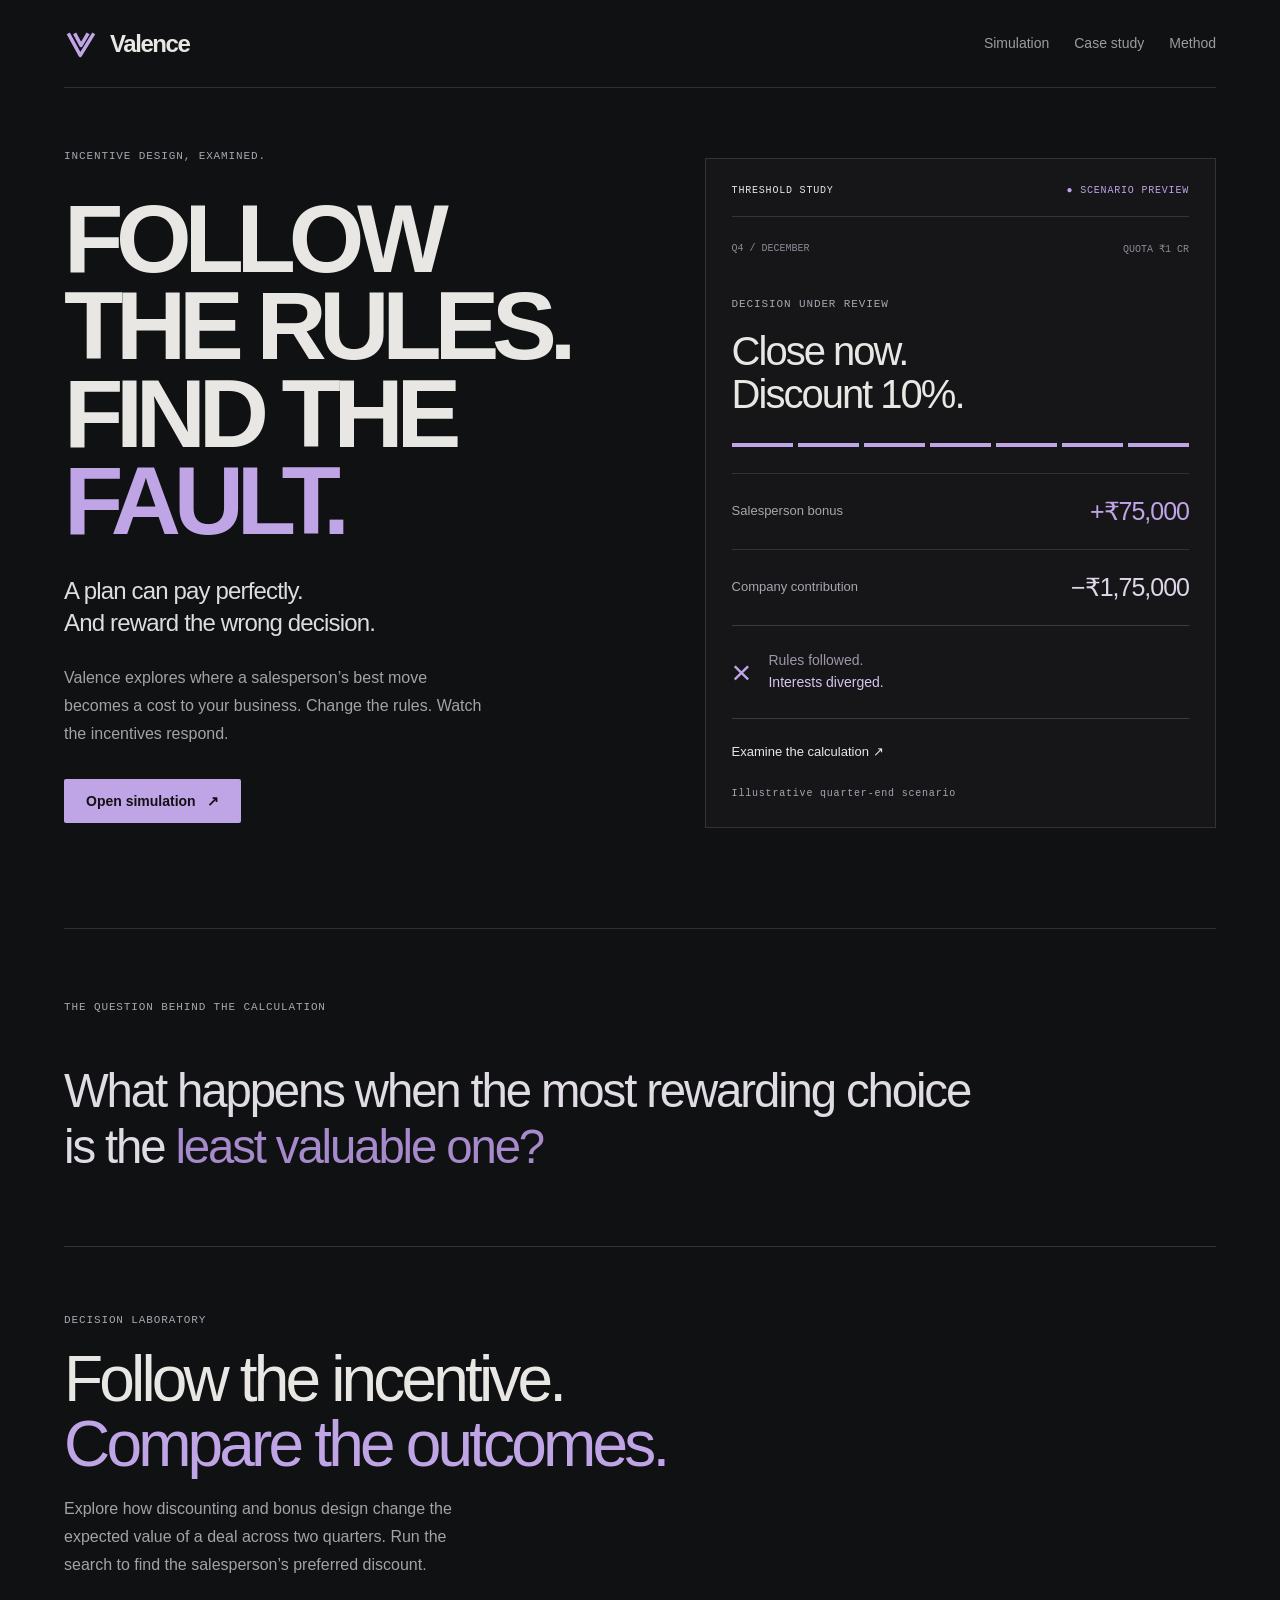
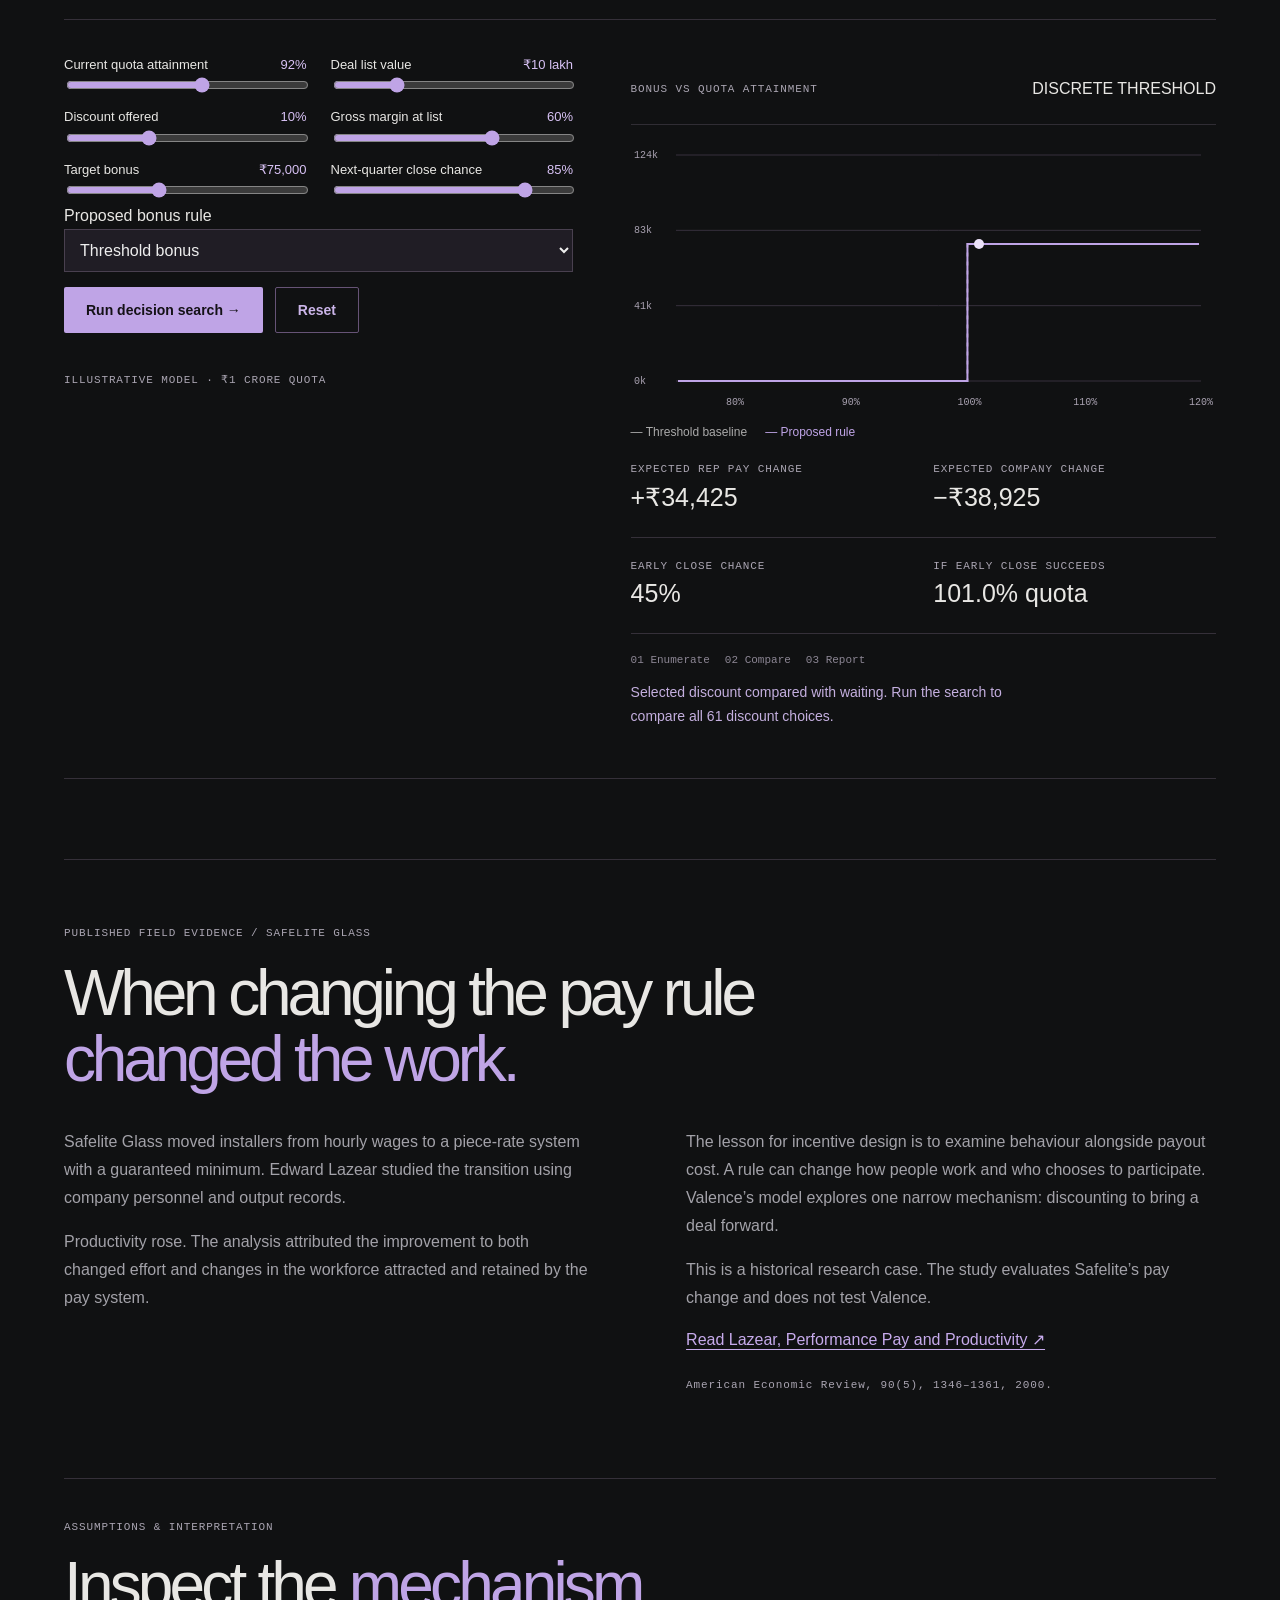
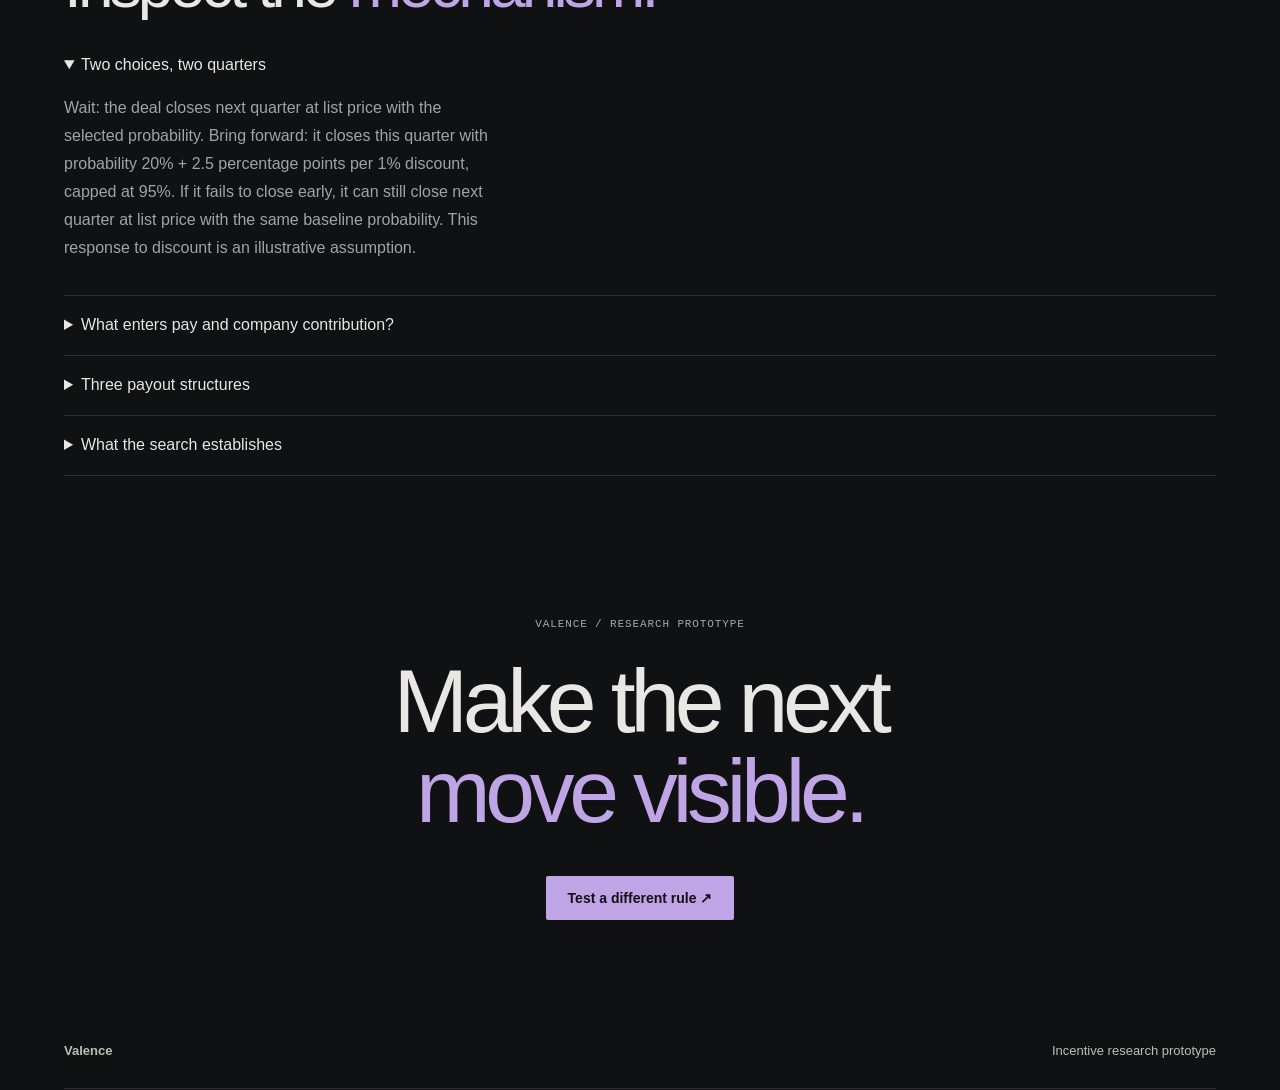
==== index.html @ e856c452 "Add files via upload" ====
<!doctype html><html lang="en"><head><meta charset="utf-8"><meta name="viewport" content="width=device-width,initial-scale=1"><title>Valence | Incentive research</title><link rel="stylesheet" href="styles.css"></head><body><header><a class="brand" href="#"><img class="logo" src="logo.svg" alt="">Valence</a><nav><a href="#lab">Simulation</a><a href="#case">Case study</a><a href="#notes">Method</a></nav></header><main><section class="hero"><div class="rise"><div class="micro">Incentive design, examined.</div><h1>FOLLOW<br>THE <em>RULES.</em><br>FIND THE<br><span class="accent">FAULT.</span></h1><p class="lead">A plan can pay perfectly.<br>And reward the wrong decision.</p><p>Valence explores where a salesperson’s best move becomes a cost to your business. Change the rules. Watch the incentives respond.</p><a class="cta" href="#lab">Open simulation &nbsp; ↗</a></div><div class="study" aria-label="Illustrative incentive conflict"><div class="study-head"><span>THRESHOLD STUDY</span><span class="live">● SCENARIO PREVIEW</span></div><div class="timeline"><span>Q4 / DECEMBER</span><span>QUOTA ₹1 CR</span></div><div class="deal"><small>DECISION UNDER REVIEW</small><h3>Close now.<br>Discount 10%.</h3><div class="path"><span></span><span></span><span></span><span></span><span></span><span></span><span></span></div></div><div class="readout"><span>Salesperson bonus</span><strong class="bonus">+₹75,000</strong></div><div class="readout"><span>Company contribution</span><strong>−₹1,75,000</strong></div><div class="finding"><span class="cross">×</span><span>Rules followed.<br><b>Interests diverged.</b></span></div><a class="study-link" href="#lab">Examine the calculation ↗</a><small class="study-note">Illustrative quarter-end scenario</small></div></section><section class="principle reveal"><div class="micro">The question behind the calculation</div><p>What happens when the most rewarding choice<br>is the <span>least valuable one?</span></p></section><section id="lab" class="lab"><div class="micro">Decision laboratory</div><h2>Follow the incentive.<br><em>Compare the outcomes.</em></h2><p>Explore how discounting and bonus design change the expected value of a deal across two quarters. Run the search to find the salesperson’s preferred discount.</p><div class="work"><div><div class="sim-controls">
<label for="attainment">Current quota attainment <output id="attainment-value"></output><input id="attainment" type="range" min="75" max="105" value="92"></label>
<label for="deal">Deal list value <output id="deal-value"></output><input id="deal" type="range" min="5" max="25" value="10"></label>
<label for="discount">Discount offered <output id="discount-value"></output><input id="discount" step="0.5" type="range" min="0" max="30" value="10"></label>
<label for="margin">Gross margin at list <output id="margin-value"></output><input id="margin" type="range" min="20" max="80" value="60"></label>
<label for="bonus">Target bonus <output id="bonus-value"></output><input id="bonus" type="range" min="0" max="200" step="5" value="75"></label>
<label for="chance">Next-quarter close chance <output id="chance-value"></output><input id="chance" type="range" min="20" max="100" value="85"></label></div>
<label for="rule">Proposed bonus rule</label><select id="rule"><option value="cliff">Threshold bonus</option><option value="accelerator">Marginal accelerator</option><option value="smooth">Smooth Bézier bonus</option></select><div class="actions"><button id="run">Run decision search →</button><button id="reset" class="secondary">Reset</button></div><p><small>ILLUSTRATIVE MODEL · ₹1 CRORE QUOTA</small></p></div><div><div class="bar"><small>BONUS VS QUOTA ATTAINMENT</small><span id="curve-type"></span></div><canvas id="plot" class="graph" role="img" aria-label="Bonus payout against quota attainment"></canvas><div class="legend"><span>— Threshold baseline</span><span style="color:#bfa4e6">— Proposed rule</span></div><div class="metric-row"><div><small>EXPECTED REP PAY CHANGE</small><strong id="rep"></strong></div><div><small>EXPECTED COMPANY CHANGE</small><strong id="company"></strong></div></div><div class="metric-row"><div><small>EARLY CLOSE CHANCE</small><strong id="early"></strong></div><div><small>IF EARLY CLOSE SUCCEEDS</small><strong id="book"></strong></div></div><div class="steps"><span id="step1">01 Enumerate</span><span id="step2">02 Compare</span><span id="step3">03 Report</span></div><p class="result" id="status" role="status" aria-live="polite"></p></div></div></section>
<section id="case" class="case reveal"><div class="micro">Published field evidence / Safelite Glass</div><h2>When changing the pay rule<br><em>changed the work.</em></h2><div class="case-grid"><div><p>Safelite Glass moved installers from hourly wages to a piece-rate system with a guaranteed minimum. Edward Lazear studied the transition using company personnel and output records.</p><p>Productivity rose. The analysis attributed the improvement to both changed effort and changes in the workforce attracted and retained by the pay system.</p></div><div><p>The lesson for incentive design is to examine behaviour alongside payout cost. A rule can change how people work and who chooses to participate. Valence’s model explores one narrow mechanism: discounting to bring a deal forward.</p><p>This is a historical research case. The study evaluates Safelite’s pay change and does not test Valence.</p><a href="https://doi.org/10.1257/aer.90.5.1346" target="_blank" rel="noopener">Read Lazear, Performance Pay and Productivity ↗</a><p><small>American Economic Review, 90(5), 1346–1361, 2000.</small></p></div></div></section>
<section id="notes" class="reveal"><div class="micro">Assumptions & interpretation</div><h2>Inspect the <em>mechanism.</em></h2>
<details open><summary>Two choices, two quarters</summary><p>Wait: the deal closes next quarter at list price with the selected probability. Bring forward: it closes this quarter with probability 20% + 2.5 percentage points per 1% discount, capped at 95%. If it fails to close early, it can still close next quarter at list price with the same baseline probability. This response to discount is an illustrative assumption.</p></details>
<details><summary>What enters pay and company contribution?</summary><p>Sales commission is 3% of revenue. Current bookings are fixed; next-quarter other bookings are assumed zero. Rep pay includes commission and the incremental current-quarter bonus. Company contribution deducts fixed deal costs, commission, and incremental bonus. Both choices are evaluated across the two quarters without time discounting. Expected changes are bring-forward minus wait; a negative company value means a loss under these assumptions.</p></details>
<details><summary>Three payout structures</summary><p>Threshold: the target bonus pays at 100% attainment. Accelerator: bonus increases linearly from zero at 90% attainment to the target at 110%, continuing above it. Smooth: bonus rises from zero at 90% to the target at 110% along a cubic Bézier with normalized control points (0,0), (⅓,0), (⅔,1), (1,1), then stays capped. The threshold retains its genuine discontinuity.</p></details>
<details><summary>What the search establishes</summary><p>The search compares discounts from 0% to 30% in 0.5 percentage-point steps against waiting. It reports the highest modeled expected rep pay, plus the best modeled company choice. This bounded search demonstrates incentives within the stated model. It does not predict a particular employee’s actions or establish a globally optimal compensation plan.</p></details></section></main><section class="closing reveal"><div class="micro">Valence / Research prototype</div><h2>Make the next<br><em>move visible.</em></h2><a class="cta" href="#lab">Test a different rule ↗</a></section><footer><b>Valence</b><span>Incentive research prototype</span></footer><script src="model.js"></script><script src="app.js"></script></body></html>
---- styles.css ----
*{box-sizing:border-box}html{scroll-behavior:smooth}body{background:#181b1a;color:#e6e7da;font:16px/1.55 'Arial',sans-serif;margin:0}main,header,footer{width:min(90%,1400px);margin:auto}header,footer,.bar{display:flex;align-items:center;justify-content:space-between;border-bottom:1px solid #414641;padding:22px 0;gap:20px}a{color:inherit;text-decoration:none}a:hover{color:#d4e996}.brand{font-weight:650;font-size:24px;letter-spacing:-1.3px}.mark{color:#d1e88e;display:inline-block;transform:skew(-21deg);letter-spacing:-5px;margin-right:14px}nav{display:flex;gap:25px;font-size:14px}.hero{display:grid;grid-template-columns:1fr 1fr;align-items:center;padding:65px 0 54px;gap:3vw}.micro,small{font:12px/1.5 monospace;letter-spacing:.08em;color:#b8c3ae}.micro{text-transform:uppercase}.micro i{display:inline-block;width:7px;height:7px;background:#cce998;border-radius:50%;margin-right:9px}h1,h2{font-weight:450;letter-spacing:-.065em;line-height:1.02}h1{font-size:clamp(55px,6.6vw,106px);margin:24px 0}h1 em,h2 em{font-family:Georgia,serif;font-weight:400;color:#cadd9c}p{color:#bec4bc;max-width:48ch}.cta,button{display:inline-block;background:#d0e49b;color:#1d251a;border:0;border-radius:3px;padding:13px 19px;margin:15px 0;font:600 14px Arial;cursor:pointer}.cta:hover,button:hover{background:#e2f0c1}.plate{background:#202522;position:relative;padding:16px;aspect-ratio:1.24;display:flex;flex-direction:column;justify-content:space-between;overflow:hidden}.plate canvas{position:absolute;inset:0;width:100%;height:100%}.plate small{position:relative;font-size:10px}.plate small:last-child{text-align:right}section{scroll-margin-top:20px}.lab{border-top:1px solid #55604f;padding:35px 0 55px}.lab h2,#notes h2{font-size:clamp(40px,5vw,76px);margin:18px 0}.work{display:grid;grid-template-columns:1fr 1.3fr;gap:7%;margin-top:28px;border-block:1px solid #424841;padding:24px 0}.controls label{display:block;margin:14px 0}input{width:100%;accent-color:#cde49b}output{float:right}.graph{width:100%;height:170px}.result{color:#d3e5ad;min-height:3em}details{padding:17px 0;border-bottom:1px solid #464c45}summary{cursor:pointer}footer{margin-top:52px;font-size:13px;color:#bac1b3}.rise{animation:enter .8s ease-out both}@keyframes enter{from{opacity:0;transform:translateY(14px)}}@media(max-width:760px){.hero,.work{grid-template-columns:1fr}.hero{padding:35px 0}.plate{margin-top:18px;aspect-ratio:1.6}nav{gap:12px}header{gap:10px}.brand{font-size:21px}}@media(prefers-reduced-motion:reduce){*{scroll-behavior:auto!important;animation:none!important}}

:root{color-scheme:dark}body{background:#101112;color:#e8e7e4}header{padding:25px 0}.mark{color:#bfa4e6}nav a{color:#9d9ca2}nav a:hover{color:#d0b7f4}.hero{grid-template-columns:1.05fr 1fr;padding:60px 0 90px;gap:9%}h1{font-size:clamp(60px,7.6vw,118px);font-weight:750;letter-spacing:-.075em;line-height:.9;margin:30px 0}h1 em{color:#e8e7e4;font:inherit}h1 .accent{color:#bfa4e6}.micro,small{color:#aaa5b2;font-size:11px}.lead{font-size:24px;line-height:1.35;color:#dedce2;letter-spacing:-.035em}p{color:#a3a2a9;line-height:1.75}.cta,button{background:#bfa4e6;color:#141116;padding:14px 22px;border-radius:2px}.cta:hover,button:hover{background:#d0b9ee}input{accent-color:#bfa4e6}.study{border:1px solid #353138;background:#161518;padding:26px;align-self:center}.study-head,.timeline,.readout{display:flex;justify-content:space-between;align-items:center;gap:10px}.study-head{font:10px monospace;letter-spacing:.08em;border-bottom:1px solid #373139;padding-bottom:20px}.live{color:#bfa4e6}.timeline{font:10px monospace;color:#8e8995;margin-top:26px}.deal{padding:35px 0 26px}.deal h3{font-size:44px;letter-spacing:-.05em;line-height:1.08;font-weight:500;margin:15px 0 27px}.path{display:flex;gap:5px}.path span{height:4px;flex:1;background:#bfa4e6;animation:fill 4s infinite;transform-origin:left}.path span:nth-child(2){animation-delay:.2s}.path span:nth-child(3){animation-delay:.4s}.path span:nth-child(4){animation-delay:.6s}.path span:nth-child(5){animation-delay:.8s}.path span:nth-child(6){animation-delay:1s}.path span:nth-child(7){animation-delay:1.2s}.readout{border-top:1px solid #333036;padding:18px 0;font-size:13px;color:#aaa5af}.readout strong{font-size:25px;letter-spacing:-.04em;font-weight:500;color:#ddd6e7}.readout .bonus{color:#bfa4e6}.finding{display:flex;align-items:center;gap:17px;border-block:1px solid #403746;padding:20px 0;margin:0 0 20px;color:#9f96aa;font-size:14px}.finding b{color:#d8c5ee;font-weight:500}.cross{font-size:34px;color:#bfa4e6}.study-link{font-size:13px}.study-note{display:block;margin-top:22px;font-size:10px}.principle{border-top:1px solid #302e34;padding:70px 0}.principle p{font-size:clamp(28px,3.7vw,55px);color:#e0dce4;letter-spacing:-.045em;line-height:1.2;max-width:none;margin-bottom:0}.principle p span{color:#a78acb}.lab{padding:65px 0 80px;border-color:#353039}.lab h2,#notes h2,.closing h2{font-weight:500;letter-spacing:-.06em}h2 em{font:inherit;color:#bfa4e6}.work{gap:10%;border-color:#353039;margin-top:40px;padding:35px 0}.bar,details,header,footer{border-color:#302d34}.result{color:#c4afdf}.graph{height:210px}#notes{padding:40px 0}.closing{text-align:center;padding:100px 0 80px}.closing h2{font-size:clamp(50px,7vw,100px);line-height:1;margin:25px 0}.reveal{opacity:0;transform:translateY(25px);transition:opacity .8s,transform .8s}.reveal.visible{opacity:1;transform:none}a,button{transition:background .2s,color .2s}footer{margin-top:0;padding:26px 0}@keyframes fill{0%,12%{transform:scaleX(.05);opacity:.25}45%,80%{transform:scaleX(1);opacity:1}100%{opacity:.25}}@media(max-width:760px){.hero{grid-template-columns:1fr;gap:35px;padding-top:36px}.study{width:100%}h1{font-size:clamp(60px,13vw,95px)}.work{gap:24px}.principle{padding:45px 0}}@media(prefers-reduced-motion:reduce){.reveal{opacity:1;transform:none}.path span{animation:none}}

.brand{display:flex;align-items:center;gap:12px;letter-spacing:-.06em}.logo{width:34px;height:34px}.sim-controls{display:grid;grid-template-columns:1fr 1fr;gap:8px 24px}.sim-controls label{font-size:13px}.sim-controls output{color:#d8c2f5}select{width:100%;padding:11px;background:#201d25;color:#eee;border:1px solid #49404f;font:inherit}.work{grid-template-columns:1fr 1.15fr;gap:5%}.graph{height:290px}.metric-row{display:grid;grid-template-columns:1fr 1fr;gap:20px;padding:20px 0;border-bottom:1px solid #353039}.metric-row small{display:block}.metric-row strong{display:block;font-size:25px;font-weight:500}.actions{display:flex;gap:12px;flex-wrap:wrap}.secondary{background:transparent;color:#cbb5e9;border:1px solid #665376}.legend{display:flex;gap:18px;font-size:12px;color:#aaa}.steps{display:flex;gap:15px;font:11px monospace;color:#8c8694;margin-top:20px}.steps .active{color:#ddc5ff}.case{border-block:1px solid #353039;padding:65px 0}.case h2{font-size:clamp(36px,5vw,65px);max-width:800px;margin:20px 0}.case-grid{display:grid;grid-template-columns:1fr 1fr;gap:8%}.case a{text-decoration:underline;text-underline-offset:4px;color:#c7abec}.finding{animation:none}.result{font-size:14px}.case p{max-width:60ch}button:disabled{opacity:.6}input,select,button,a{outline-offset:5px}.study h3{font-size:40px}@media(max-width:760px){.work,.case-grid{grid-template-columns:1fr}.sim-controls{grid-template-columns:1fr 1fr}.metric-row strong{font-size:21px}.steps{flex-wrap:wrap}nav{font-size:12px;gap:12px}}
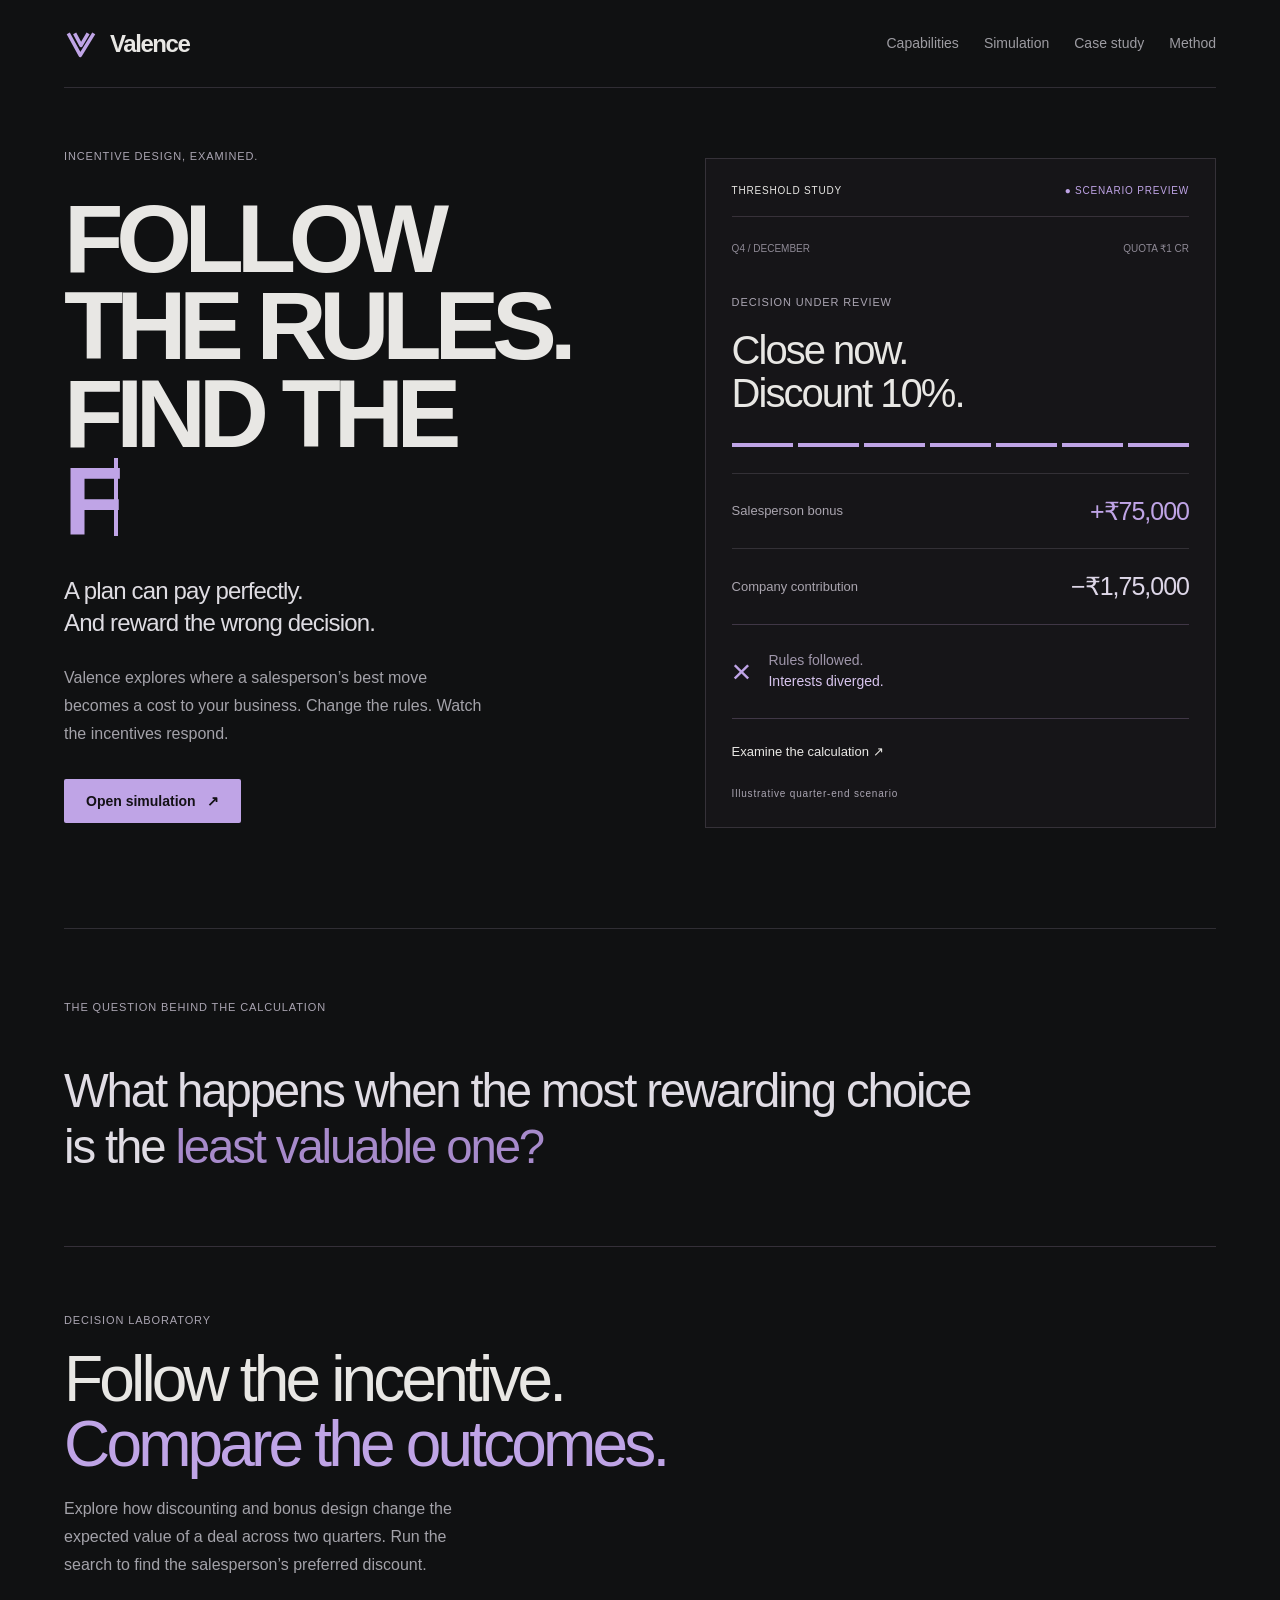
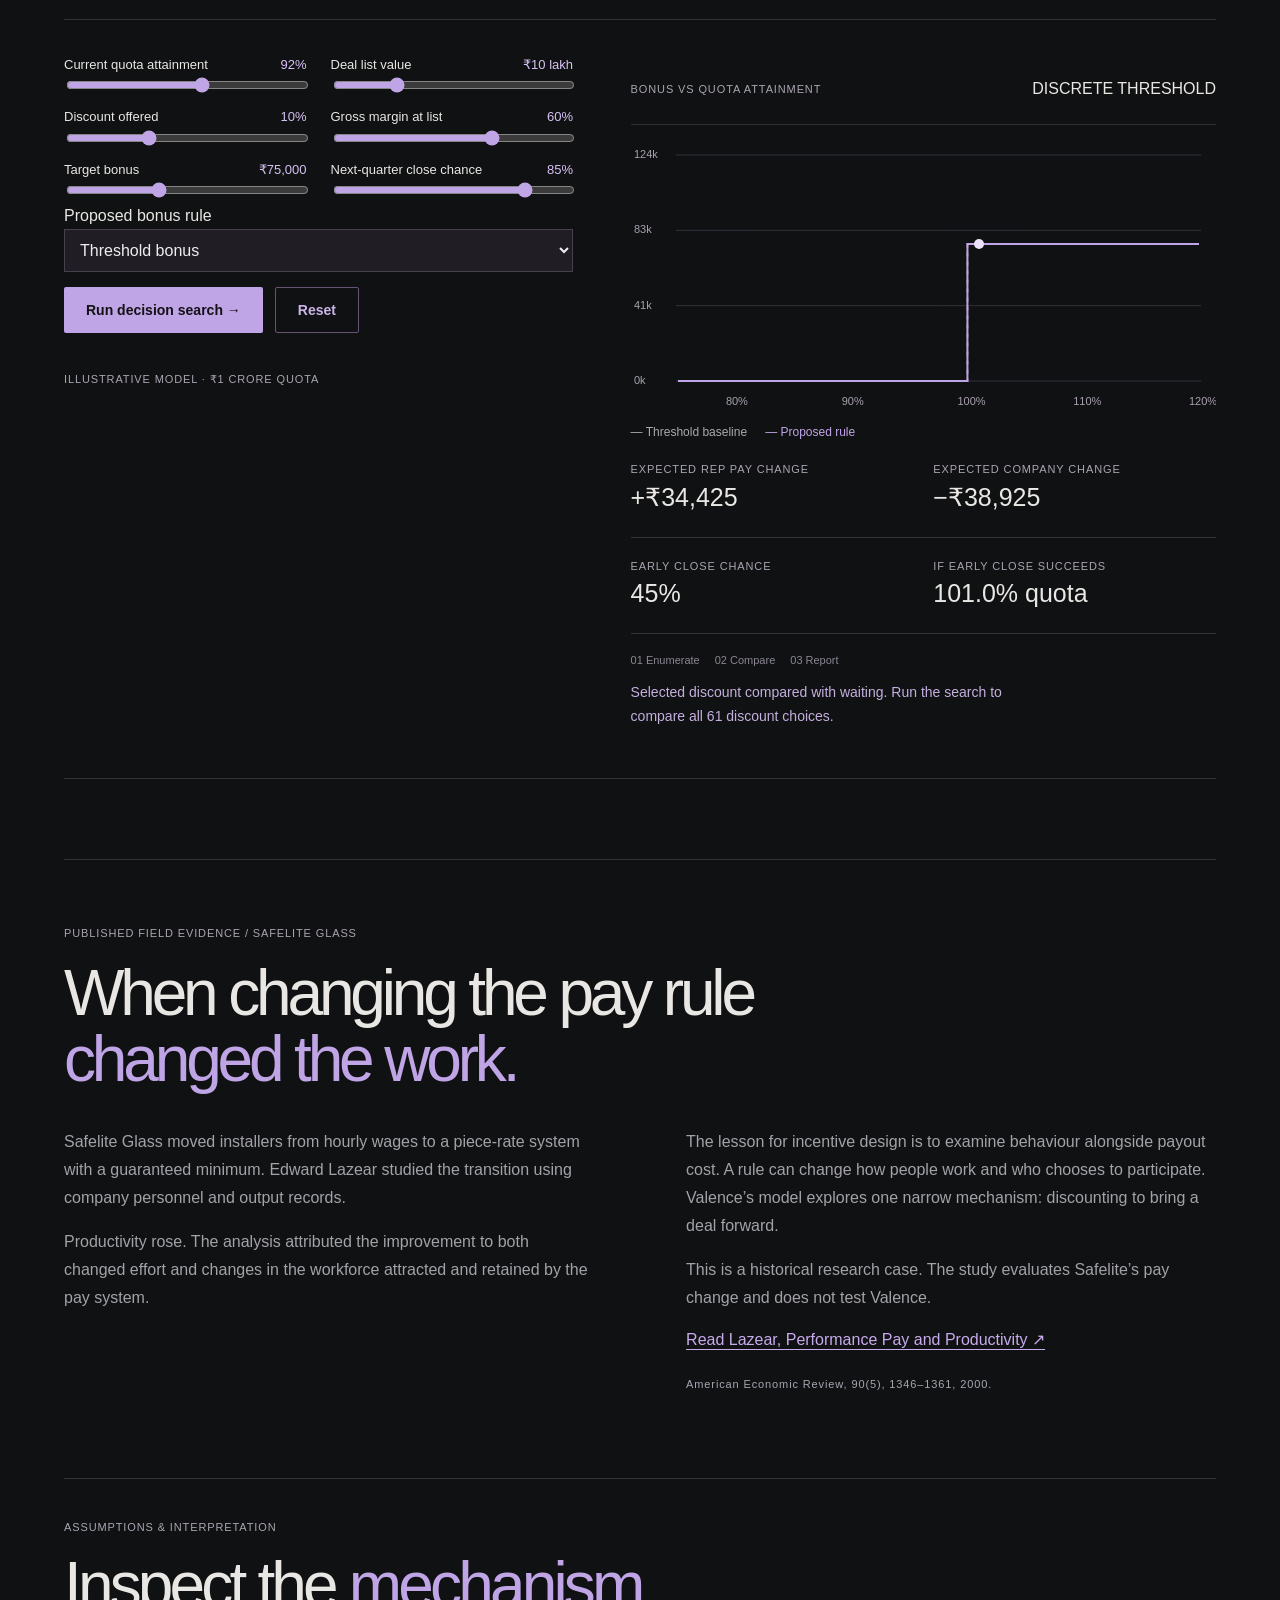
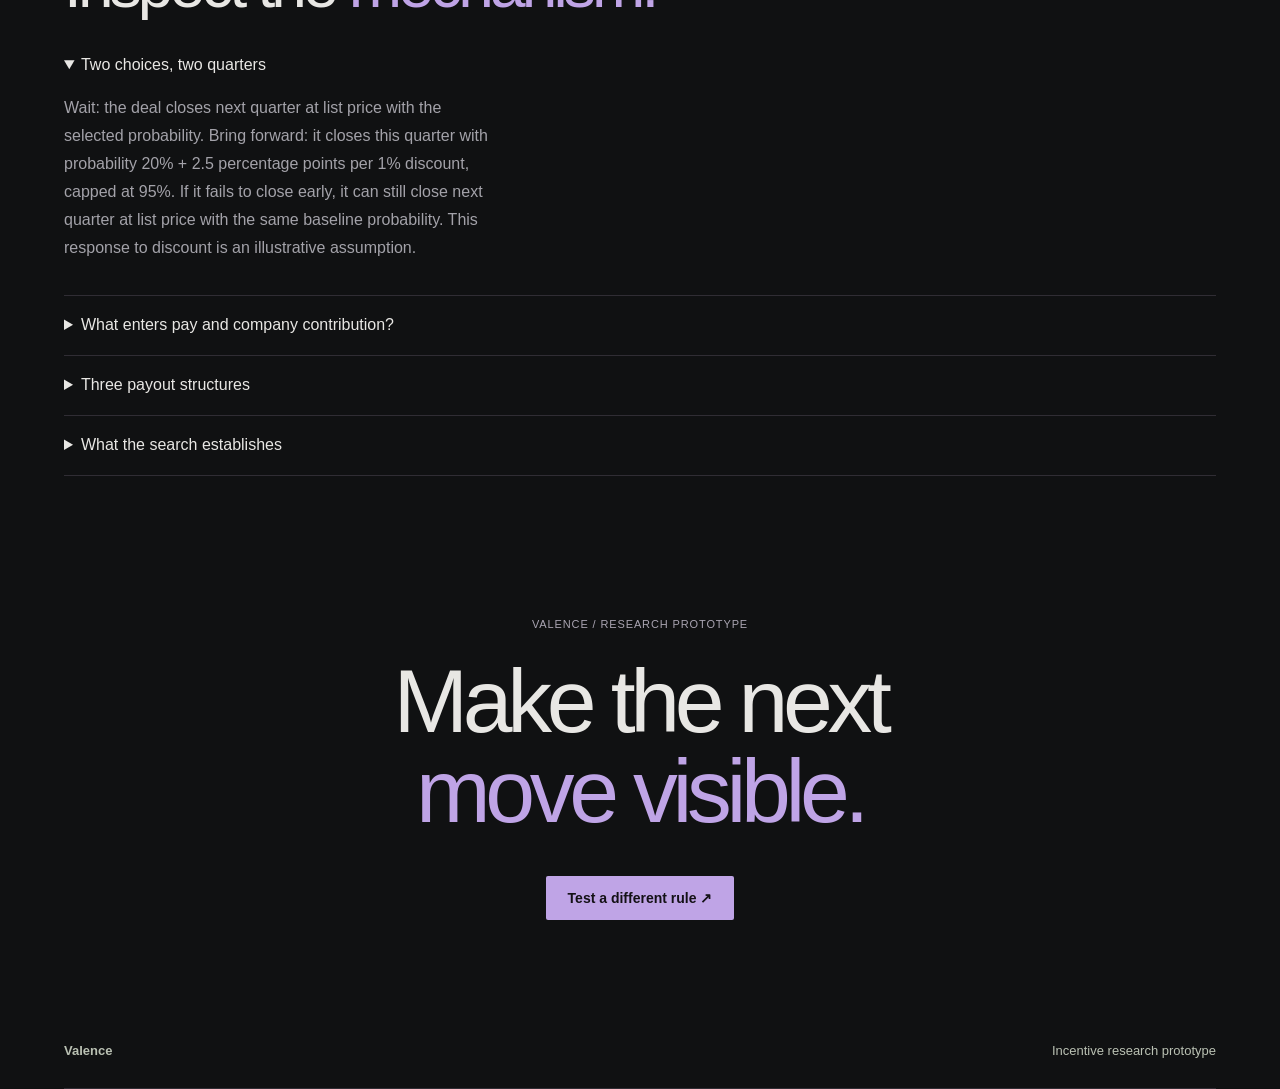
==== commit 6b3cde66: "Add files via upload" ====
--- a/index.html
+++ b/index.html
@@ -1,4 +1,4 @@
-<!doctype html><html lang="en"><head><meta charset="utf-8"><meta name="viewport" content="width=device-width,initial-scale=1"><title>Valence | Incentive research</title><link rel="stylesheet" href="styles.css"></head><body><header><a class="brand" href="#"><img class="logo" src="logo.svg" alt="">Valence</a><nav><a href="#lab">Simulation</a><a href="#case">Case study</a><a href="#notes">Method</a></nav></header><main><section class="hero"><div class="rise"><div class="micro">Incentive design, examined.</div><h1>FOLLOW<br>THE <em>RULES.</em><br>FIND THE<br><span class="accent">FAULT.</span></h1><p class="lead">A plan can pay perfectly.<br>And reward the wrong decision.</p><p>Valence explores where a salesperson’s best move becomes a cost to your business. Change the rules. Watch the incentives respond.</p><a class="cta" href="#lab">Open simulation &nbsp; ↗</a></div><div class="study" aria-label="Illustrative incentive conflict"><div class="study-head"><span>THRESHOLD STUDY</span><span class="live">● SCENARIO PREVIEW</span></div><div class="timeline"><span>Q4 / DECEMBER</span><span>QUOTA ₹1 CR</span></div><div class="deal"><small>DECISION UNDER REVIEW</small><h3>Close now.<br>Discount 10%.</h3><div class="path"><span></span><span></span><span></span><span></span><span></span><span></span><span></span></div></div><div class="readout"><span>Salesperson bonus</span><strong class="bonus">+₹75,000</strong></div><div class="readout"><span>Company contribution</span><strong>−₹1,75,000</strong></div><div class="finding"><span class="cross">×</span><span>Rules followed.<br><b>Interests diverged.</b></span></div><a class="study-link" href="#lab">Examine the calculation ↗</a><small class="study-note">Illustrative quarter-end scenario</small></div></section><section class="principle reveal"><div class="micro">The question behind the calculation</div><p>What happens when the most rewarding choice<br>is the <span>least valuable one?</span></p></section><section id="lab" class="lab"><div class="micro">Decision laboratory</div><h2>Follow the incentive.<br><em>Compare the outcomes.</em></h2><p>Explore how discounting and bonus design change the expected value of a deal across two quarters. Run the search to find the salesperson’s preferred discount.</p><div class="work"><div><div class="sim-controls">
+<!doctype html><html lang="en"><head><meta charset="utf-8"><meta name="viewport" content="width=device-width,initial-scale=1"><title>Valence | Incentive research</title><link rel="stylesheet" href="styles.css"></head><body><header><a class="brand" href="#"><img class="logo" src="logo.svg" alt="">Valence</a><nav><a href="capabilities.html">Capabilities</a><a href="#lab">Simulation</a><a href="#case">Case study</a><a href="#notes">Method</a></nav></header><main><section class="hero"><div class="rise"><div class="micro">Incentive design, examined.</div><h1>FOLLOW<br>THE <em>RULES.</em><br>FIND THE<br><span class="accent">FAULT.</span></h1><p class="lead">A plan can pay perfectly.<br>And reward the wrong decision.</p><p>Valence explores where a salesperson’s best move becomes a cost to your business. Change the rules. Watch the incentives respond.</p><a class="cta" href="#lab">Open simulation &nbsp; ↗</a></div><div class="study" aria-label="Illustrative incentive conflict"><div class="study-head"><span>THRESHOLD STUDY</span><span class="live">● SCENARIO PREVIEW</span></div><div class="timeline"><span>Q4 / DECEMBER</span><span>QUOTA ₹1 CR</span></div><div class="deal"><small>DECISION UNDER REVIEW</small><h3>Close now.<br>Discount 10%.</h3><div class="path"><span></span><span></span><span></span><span></span><span></span><span></span><span></span></div></div><div class="readout"><span>Salesperson bonus</span><strong class="bonus">+₹75,000</strong></div><div class="readout"><span>Company contribution</span><strong>−₹1,75,000</strong></div><div class="finding"><span class="cross">×</span><span>Rules followed.<br><b>Interests diverged.</b></span></div><a class="study-link" href="#lab">Examine the calculation ↗</a><small class="study-note">Illustrative quarter-end scenario</small></div></section><section class="principle reveal"><div class="micro">The question behind the calculation</div><p>What happens when the most rewarding choice<br>is the <span>least valuable one?</span></p></section><section id="lab" class="lab"><div class="micro">Decision laboratory</div><h2>Follow the incentive.<br><em>Compare the outcomes.</em></h2><p>Explore how discounting and bonus design change the expected value of a deal across two quarters. Run the search to find the salesperson’s preferred discount.</p><div class="work"><div><div class="sim-controls">
 <label for="attainment">Current quota attainment <output id="attainment-value"></output><input id="attainment" type="range" min="75" max="105" value="92"></label>
 <label for="deal">Deal list value <output id="deal-value"></output><input id="deal" type="range" min="5" max="25" value="10"></label>
 <label for="discount">Discount offered <output id="discount-value"></output><input id="discount" step="0.5" type="range" min="0" max="30" value="10"></label>
--- a/styles.css
+++ b/styles.css
@@ -4,3 +4,56 @@
 :root{color-scheme:dark}body{background:#101112;color:#e8e7e4}header{padding:25px 0}.mark{color:#bfa4e6}nav a{color:#9d9ca2}nav a:hover{color:#d0b7f4}.hero{grid-template-columns:1.05fr 1fr;padding:60px 0 90px;gap:9%}h1{font-size:clamp(60px,7.6vw,118px);font-weight:750;letter-spacing:-.075em;line-height:.9;margin:30px 0}h1 em{color:#e8e7e4;font:inherit}h1 .accent{color:#bfa4e6}.micro,small{color:#aaa5b2;font-size:11px}.lead{font-size:24px;line-height:1.35;color:#dedce2;letter-spacing:-.035em}p{color:#a3a2a9;line-height:1.75}.cta,button{background:#bfa4e6;color:#141116;padding:14px 22px;border-radius:2px}.cta:hover,button:hover{background:#d0b9ee}input{accent-color:#bfa4e6}.study{border:1px solid #353138;background:#161518;padding:26px;align-self:center}.study-head,.timeline,.readout{display:flex;justify-content:space-between;align-items:center;gap:10px}.study-head{font:10px monospace;letter-spacing:.08em;border-bottom:1px solid #373139;padding-bottom:20px}.live{color:#bfa4e6}.timeline{font:10px monospace;color:#8e8995;margin-top:26px}.deal{padding:35px 0 26px}.deal h3{font-size:44px;letter-spacing:-.05em;line-height:1.08;font-weight:500;margin:15px 0 27px}.path{display:flex;gap:5px}.path span{height:4px;flex:1;background:#bfa4e6;animation:fill 4s infinite;transform-origin:left}.path span:nth-child(2){animation-delay:.2s}.path span:nth-child(3){animation-delay:.4s}.path span:nth-child(4){animation-delay:.6s}.path span:nth-child(5){animation-delay:.8s}.path span:nth-child(6){animation-delay:1s}.path span:nth-child(7){animation-delay:1.2s}.readout{border-top:1px solid #333036;padding:18px 0;font-size:13px;color:#aaa5af}.readout strong{font-size:25px;letter-spacing:-.04em;font-weight:500;color:#ddd6e7}.readout .bonus{color:#bfa4e6}.finding{display:flex;align-items:center;gap:17px;border-block:1px solid #403746;padding:20px 0;margin:0 0 20px;color:#9f96aa;font-size:14px}.finding b{color:#d8c5ee;font-weight:500}.cross{font-size:34px;color:#bfa4e6}.study-link{font-size:13px}.study-note{display:block;margin-top:22px;font-size:10px}.principle{border-top:1px solid #302e34;padding:70px 0}.principle p{font-size:clamp(28px,3.7vw,55px);color:#e0dce4;letter-spacing:-.045em;line-height:1.2;max-width:none;margin-bottom:0}.principle p span{color:#a78acb}.lab{padding:65px 0 80px;border-color:#353039}.lab h2,#notes h2,.closing h2{font-weight:500;letter-spacing:-.06em}h2 em{font:inherit;color:#bfa4e6}.work{gap:10%;border-color:#353039;margin-top:40px;padding:35px 0}.bar,details,header,footer{border-color:#302d34}.result{color:#c4afdf}.graph{height:210px}#notes{padding:40px 0}.closing{text-align:center;padding:100px 0 80px}.closing h2{font-size:clamp(50px,7vw,100px);line-height:1;margin:25px 0}.reveal{opacity:0;transform:translateY(25px);transition:opacity .8s,transform .8s}.reveal.visible{opacity:1;transform:none}a,button{transition:background .2s,color .2s}footer{margin-top:0;padding:26px 0}@keyframes fill{0%,12%{transform:scaleX(.05);opacity:.25}45%,80%{transform:scaleX(1);opacity:1}100%{opacity:.25}}@media(max-width:760px){.hero{grid-template-columns:1fr;gap:35px;padding-top:36px}.study{width:100%}h1{font-size:clamp(60px,13vw,95px)}.work{gap:24px}.principle{padding:45px 0}}@media(prefers-reduced-motion:reduce){.reveal{opacity:1;transform:none}.path span{animation:none}}
 
 .brand{display:flex;align-items:center;gap:12px;letter-spacing:-.06em}.logo{width:34px;height:34px}.sim-controls{display:grid;grid-template-columns:1fr 1fr;gap:8px 24px}.sim-controls label{font-size:13px}.sim-controls output{color:#d8c2f5}select{width:100%;padding:11px;background:#201d25;color:#eee;border:1px solid #49404f;font:inherit}.work{grid-template-columns:1fr 1.15fr;gap:5%}.graph{height:290px}.metric-row{display:grid;grid-template-columns:1fr 1fr;gap:20px;padding:20px 0;border-bottom:1px solid #353039}.metric-row small{display:block}.metric-row strong{display:block;font-size:25px;font-weight:500}.actions{display:flex;gap:12px;flex-wrap:wrap}.secondary{background:transparent;color:#cbb5e9;border:1px solid #665376}.legend{display:flex;gap:18px;font-size:12px;color:#aaa}.steps{display:flex;gap:15px;font:11px monospace;color:#8c8694;margin-top:20px}.steps .active{color:#ddc5ff}.case{border-block:1px solid #353039;padding:65px 0}.case h2{font-size:clamp(36px,5vw,65px);max-width:800px;margin:20px 0}.case-grid{display:grid;grid-template-columns:1fr 1fr;gap:8%}.case a{text-decoration:underline;text-underline-offset:4px;color:#c7abec}.finding{animation:none}.result{font-size:14px}.case p{max-width:60ch}button:disabled{opacity:.6}input,select,button,a{outline-offset:5px}.study h3{font-size:40px}@media(max-width:760px){.work,.case-grid{grid-template-columns:1fr}.sim-controls{grid-template-columns:1fr 1fr}.metric-row strong{font-size:21px}.steps{flex-wrap:wrap}nav{font-size:12px;gap:12px}}
+
+/* Preserve headline layout while revealing individual characters. */
+.typing-character { visibility: hidden; position: relative; }
+.typing-character.typed { visibility: visible; }
+.typing-character.cursor::after {
+  content: '';
+  position: absolute;
+  left: 100%;
+  top: .12em;
+  width: .035em;
+  height: .8em;
+  margin-left: .035em;
+  background: currentColor;
+}
+.typing-complete .cursor::after { animation: caret-blink 1s step-end infinite; }
+@keyframes caret-blink { 0%, 49% { opacity: 1; } 50%, 100% { opacity: 0; } }
+@media (prefers-reduced-motion: reduce) {
+  .typing-complete .cursor::after { animation: none; }
+}
+
+/* A licensed Neiko webfont can replace the local source below. */
+@font-face { font-family: 'Neiko'; src: local('Neiko'), local('Neiko-Regular'); font-weight: 400; font-style: normal; font-display: swap; }
+body, button, select, input, small, .micro, .study-head, .timeline, .steps {
+  font-family: 'Neiko', Arial, sans-serif;
+}
+h1 em, h2 em { font-family: inherit; }
+.cap-intro { padding: 90px 0 65px; max-width: 1000px; }
+.cap-intro h1 { font-size: clamp(52px,7vw,100px); line-height: .98; }
+.cap-intro p { font-size: 21px; max-width: 650px; }
+.cap-jump { display:flex; gap: 25px; flex-wrap:wrap; padding: 20px 0; border-block:1px solid #353039; color:#b8a8cc; font-size:14px; }
+.cap-section { padding: 75px 0; border-bottom:1px solid #353039; }
+.cap-section h2 { font-size:clamp(34px,4.5vw,64px); margin:15px 0 30px; max-width:850px; }
+.cap-split { display:grid; grid-template-columns:.9fr 1.1fr; gap:8%; align-items:start; }
+.cap-section p { max-width:60ch; }
+.cap-section h3 { font-size:23px; font-weight:500; letter-spacing:-.025em; }
+.cap-demo { border:1px solid #39333f; padding:25px; background:#161518; }
+.cap-demo label { display:block; font-size:14px; margin:14px 0; }
+.cap-demo output { color:#c9afea; }
+.cap-demo canvas { width:100%; height:190px; display:block; }
+.cap-table-wrap { overflow-x:auto; }
+.cap-table { width:100%; border-collapse:collapse; text-align:left; font-size:14px; font-variant-numeric:tabular-nums; }
+.cap-table th { font-weight:400; color:#ada3b8; }
+.cap-table td,.cap-table th { padding:17px 12px 17px 0; border-bottom:1px solid #38313f; white-space:nowrap; }
+.cap-table .preferred { color:#dcc6f9; }
+.cap-feedback { min-height:4.5em; color:#c7b1e3; font-size:14px; }
+.word-reveal span { display:inline-block; opacity:0; transform:translateY(10px); transition:opacity .6s,transform .6s; transition-delay:var(--delay); }
+.word-reveal.visible span { opacity:1; transform:none; }
+.result-arrival { animation:result-arrival .45s ease-out both; }
+@keyframes result-arrival { from {opacity:.2;transform:translateY(7px)} to {opacity:1;transform:none} }
+.scope-list { padding-left:20px; color:#aaa3b0; line-height:1.8; }
+nav a[aria-current="page"] { color:#d5baf9; }
+@media(max-width:850px) { .cap-split {grid-template-columns:1fr;gap:25px} header {flex-wrap:wrap}nav{flex-wrap:wrap}.cap-intro{padding:50px 0}.cap-demo{padding:18px} }
+@media(prefers-reduced-motion:reduce) { .word-reveal span{opacity:1;transform:none;transition:none} }
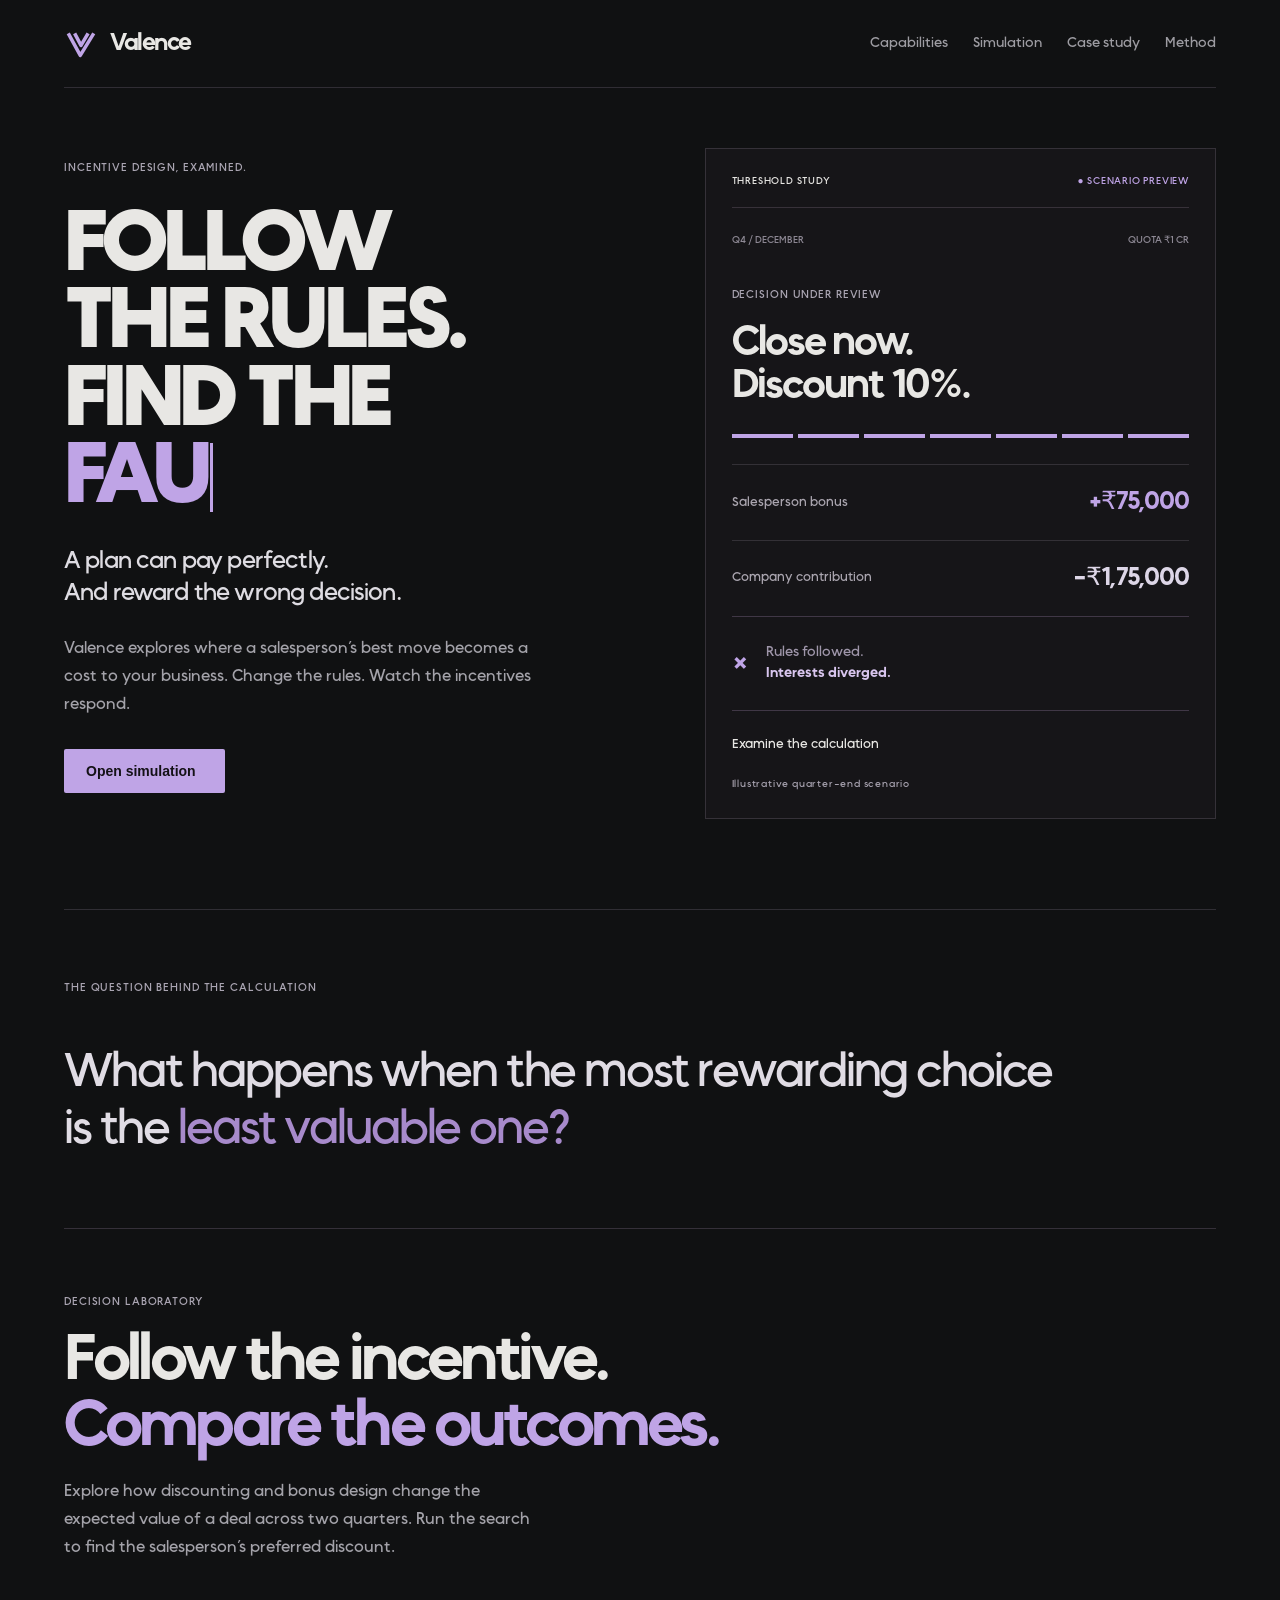
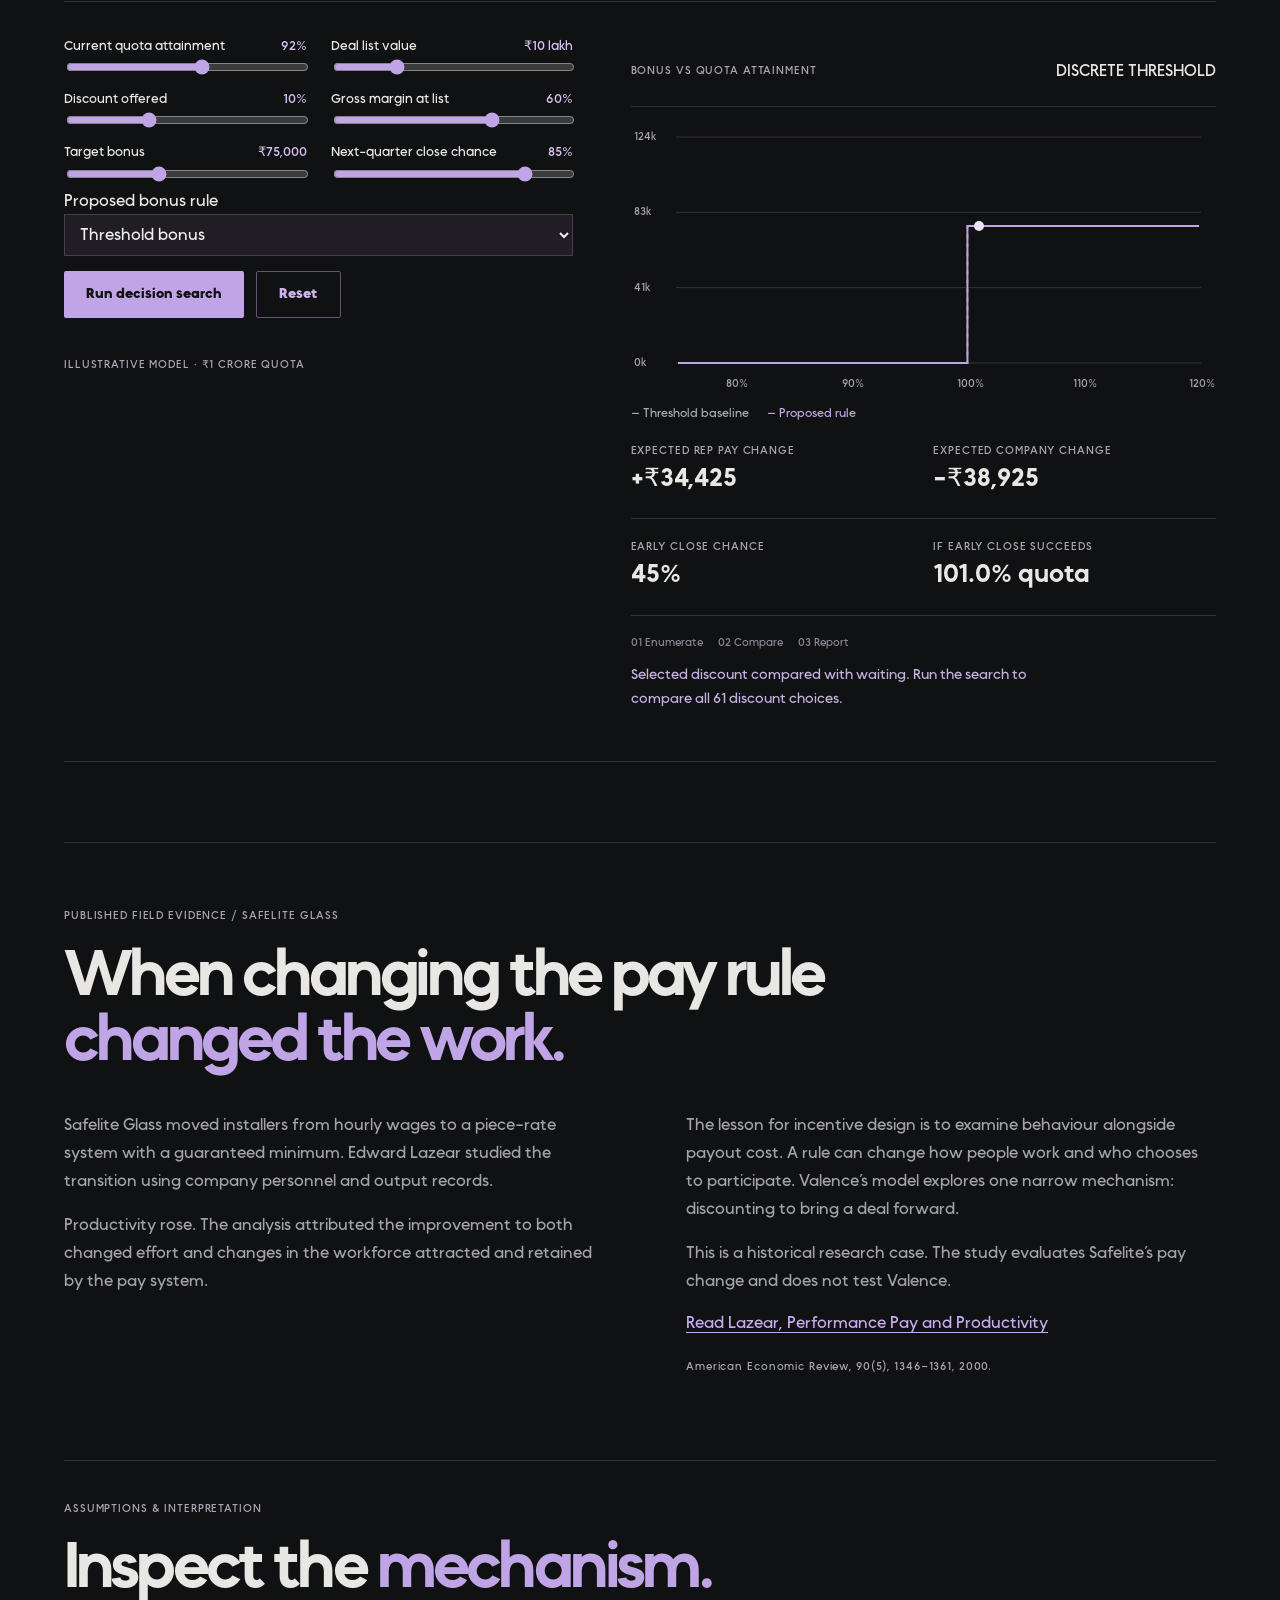
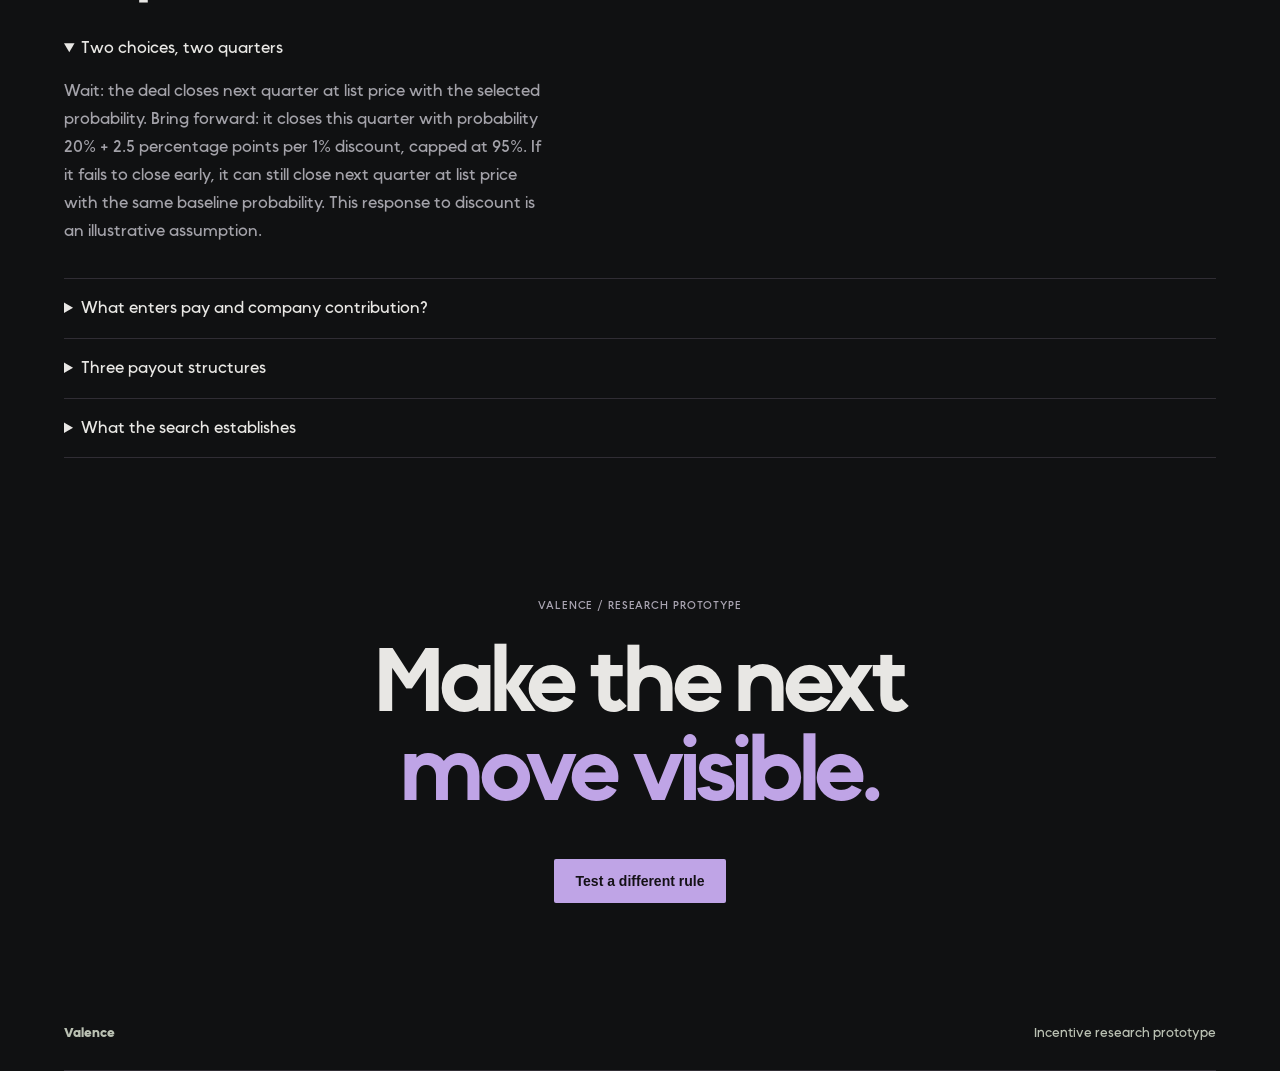
==== commit eacdd4f1: "Add files via upload" ====
--- a/index.html
+++ b/index.html
@@ -1,14 +1,16 @@
-<!doctype html><html lang="en"><head><meta charset="utf-8"><meta name="viewport" content="width=device-width,initial-scale=1"><title>Valence | Incentive research</title><link rel="stylesheet" href="styles.css"></head><body><header><a class="brand" href="#"><img class="logo" src="logo.svg" alt="">Valence</a><nav><a href="capabilities.html">Capabilities</a><a href="#lab">Simulation</a><a href="#case">Case study</a><a href="#notes">Method</a></nav></header><main><section class="hero"><div class="rise"><div class="micro">Incentive design, examined.</div><h1>FOLLOW<br>THE <em>RULES.</em><br>FIND THE<br><span class="accent">FAULT.</span></h1><p class="lead">A plan can pay perfectly.<br>And reward the wrong decision.</p><p>Valence explores where a salesperson’s best move becomes a cost to your business. Change the rules. Watch the incentives respond.</p><a class="cta" href="#lab">Open simulation &nbsp; ↗</a></div><div class="study" aria-label="Illustrative incentive conflict"><div class="study-head"><span>THRESHOLD STUDY</span><span class="live">● SCENARIO PREVIEW</span></div><div class="timeline"><span>Q4 / DECEMBER</span><span>QUOTA ₹1 CR</span></div><div class="deal"><small>DECISION UNDER REVIEW</small><h3>Close now.<br>Discount 10%.</h3><div class="path"><span></span><span></span><span></span><span></span><span></span><span></span><span></span></div></div><div class="readout"><span>Salesperson bonus</span><strong class="bonus">+₹75,000</strong></div><div class="readout"><span>Company contribution</span><strong>−₹1,75,000</strong></div><div class="finding"><span class="cross">×</span><span>Rules followed.<br><b>Interests diverged.</b></span></div><a class="study-link" href="#lab">Examine the calculation ↗</a><small class="study-note">Illustrative quarter-end scenario</small></div></section><section class="principle reveal"><div class="micro">The question behind the calculation</div><p>What happens when the most rewarding choice<br>is the <span>least valuable one?</span></p></section><section id="lab" class="lab"><div class="micro">Decision laboratory</div><h2>Follow the incentive.<br><em>Compare the outcomes.</em></h2><p>Explore how discounting and bonus design change the expected value of a deal across two quarters. Run the search to find the salesperson’s preferred discount.</p><div class="work"><div><div class="sim-controls">
+<!doctype html><html lang="en"><head><meta charset="utf-8"><meta name="viewport" content="width=device-width,initial-scale=1"><title>Valence | Incentive research</title><link rel="preload" href="fonts/OkineSans-Regular.otf" as="font" type="font/otf" crossorigin>
+<link rel="preload" href="fonts/OkineSans-Bold.otf" as="font" type="font/otf" crossorigin>
+<link rel="stylesheet" href="styles.css"></head><body><header><a class="brand" href="#"><img class="logo" src="logo.svg" alt="">Valence</a><nav><a href="capabilities.html">Capabilities</a><a href="#lab">Simulation</a><a href="#case">Case study</a><a href="#notes">Method</a></nav></header><main><section class="hero"><div class="rise"><div class="micro">Incentive design, examined.</div><h1>FOLLOW<br>THE <em>RULES.</em><br>FIND THE<br><span class="accent">FAULT.</span></h1><p class="lead">A plan can pay perfectly.<br>And reward the wrong decision.</p><p>Valence explores where a salesperson’s best move becomes a cost to your business. Change the rules. Watch the incentives respond.</p><a class="cta" href="#lab">Open simulation &nbsp; </a></div><div class="study" aria-label="Illustrative incentive conflict"><div class="study-head"><span>THRESHOLD STUDY</span><span class="live">● SCENARIO PREVIEW</span></div><div class="timeline"><span>Q4 / DECEMBER</span><span>QUOTA ₹1 CR</span></div><div class="deal"><small>DECISION UNDER REVIEW</small><h3>Close now.<br>Discount 10%.</h3><div class="path"><span></span><span></span><span></span><span></span><span></span><span></span><span></span></div></div><div class="readout"><span>Salesperson bonus</span><strong class="bonus">+₹75,000</strong></div><div class="readout"><span>Company contribution</span><strong>−₹1,75,000</strong></div><div class="finding"><span class="cross">×</span><span>Rules followed.<br><b>Interests diverged.</b></span></div><a class="study-link" href="#lab">Examine the calculation </a><small class="study-note">Illustrative quarter-end scenario</small></div></section><section class="principle reveal"><div class="micro">The question behind the calculation</div><p>What happens when the most rewarding choice<br>is the <span>least valuable one?</span></p></section><section id="lab" class="lab"><div class="micro">Decision laboratory</div><h2>Follow the incentive.<br><em>Compare the outcomes.</em></h2><p>Explore how discounting and bonus design change the expected value of a deal across two quarters. Run the search to find the salesperson’s preferred discount.</p><div class="work"><div><div class="sim-controls">
 <label for="attainment">Current quota attainment <output id="attainment-value"></output><input id="attainment" type="range" min="75" max="105" value="92"></label>
 <label for="deal">Deal list value <output id="deal-value"></output><input id="deal" type="range" min="5" max="25" value="10"></label>
 <label for="discount">Discount offered <output id="discount-value"></output><input id="discount" step="0.5" type="range" min="0" max="30" value="10"></label>
 <label for="margin">Gross margin at list <output id="margin-value"></output><input id="margin" type="range" min="20" max="80" value="60"></label>
 <label for="bonus">Target bonus <output id="bonus-value"></output><input id="bonus" type="range" min="0" max="200" step="5" value="75"></label>
 <label for="chance">Next-quarter close chance <output id="chance-value"></output><input id="chance" type="range" min="20" max="100" value="85"></label></div>
-<label for="rule">Proposed bonus rule</label><select id="rule"><option value="cliff">Threshold bonus</option><option value="accelerator">Marginal accelerator</option><option value="smooth">Smooth Bézier bonus</option></select><div class="actions"><button id="run">Run decision search →</button><button id="reset" class="secondary">Reset</button></div><p><small>ILLUSTRATIVE MODEL · ₹1 CRORE QUOTA</small></p></div><div><div class="bar"><small>BONUS VS QUOTA ATTAINMENT</small><span id="curve-type"></span></div><canvas id="plot" class="graph" role="img" aria-label="Bonus payout against quota attainment"></canvas><div class="legend"><span>— Threshold baseline</span><span style="color:#bfa4e6">— Proposed rule</span></div><div class="metric-row"><div><small>EXPECTED REP PAY CHANGE</small><strong id="rep"></strong></div><div><small>EXPECTED COMPANY CHANGE</small><strong id="company"></strong></div></div><div class="metric-row"><div><small>EARLY CLOSE CHANCE</small><strong id="early"></strong></div><div><small>IF EARLY CLOSE SUCCEEDS</small><strong id="book"></strong></div></div><div class="steps"><span id="step1">01 Enumerate</span><span id="step2">02 Compare</span><span id="step3">03 Report</span></div><p class="result" id="status" role="status" aria-live="polite"></p></div></div></section>
-<section id="case" class="case reveal"><div class="micro">Published field evidence / Safelite Glass</div><h2>When changing the pay rule<br><em>changed the work.</em></h2><div class="case-grid"><div><p>Safelite Glass moved installers from hourly wages to a piece-rate system with a guaranteed minimum. Edward Lazear studied the transition using company personnel and output records.</p><p>Productivity rose. The analysis attributed the improvement to both changed effort and changes in the workforce attracted and retained by the pay system.</p></div><div><p>The lesson for incentive design is to examine behaviour alongside payout cost. A rule can change how people work and who chooses to participate. Valence’s model explores one narrow mechanism: discounting to bring a deal forward.</p><p>This is a historical research case. The study evaluates Safelite’s pay change and does not test Valence.</p><a href="https://doi.org/10.1257/aer.90.5.1346" target="_blank" rel="noopener">Read Lazear, Performance Pay and Productivity ↗</a><p><small>American Economic Review, 90(5), 1346–1361, 2000.</small></p></div></div></section>
+<label for="rule">Proposed bonus rule</label><select id="rule"><option value="cliff">Threshold bonus</option><option value="accelerator">Marginal accelerator</option><option value="smooth">Smooth Bézier bonus</option></select><div class="actions"><button id="run">Run decision search </button><button id="reset" class="secondary">Reset</button></div><p><small>ILLUSTRATIVE MODEL · ₹1 CRORE QUOTA</small></p></div><div><div class="bar"><small>BONUS VS QUOTA ATTAINMENT</small><span id="curve-type"></span></div><canvas id="plot" class="graph" role="img" aria-label="Bonus payout against quota attainment"></canvas><div class="legend"><span>— Threshold baseline</span><span style="color:#bfa4e6">— Proposed rule</span></div><div class="metric-row"><div><small>EXPECTED REP PAY CHANGE</small><strong id="rep"></strong></div><div><small>EXPECTED COMPANY CHANGE</small><strong id="company"></strong></div></div><div class="metric-row"><div><small>EARLY CLOSE CHANCE</small><strong id="early"></strong></div><div><small>IF EARLY CLOSE SUCCEEDS</small><strong id="book"></strong></div></div><div class="steps"><span id="step1">01 Enumerate</span><span id="step2">02 Compare</span><span id="step3">03 Report</span></div><p class="result" id="status" role="status" aria-live="polite"></p></div></div></section>
+<section id="case" class="case reveal"><div class="micro">Published field evidence / Safelite Glass</div><h2>When changing the pay rule<br><em>changed the work.</em></h2><div class="case-grid"><div><p>Safelite Glass moved installers from hourly wages to a piece-rate system with a guaranteed minimum. Edward Lazear studied the transition using company personnel and output records.</p><p>Productivity rose. The analysis attributed the improvement to both changed effort and changes in the workforce attracted and retained by the pay system.</p></div><div><p>The lesson for incentive design is to examine behaviour alongside payout cost. A rule can change how people work and who chooses to participate. Valence’s model explores one narrow mechanism: discounting to bring a deal forward.</p><p>This is a historical research case. The study evaluates Safelite’s pay change and does not test Valence.</p><a href="https://doi.org/10.1257/aer.90.5.1346" target="_blank" rel="noopener">Read Lazear, Performance Pay and Productivity </a><p><small>American Economic Review, 90(5), 1346–1361, 2000.</small></p></div></div></section>
 <section id="notes" class="reveal"><div class="micro">Assumptions & interpretation</div><h2>Inspect the <em>mechanism.</em></h2>
 <details open><summary>Two choices, two quarters</summary><p>Wait: the deal closes next quarter at list price with the selected probability. Bring forward: it closes this quarter with probability 20% + 2.5 percentage points per 1% discount, capped at 95%. If it fails to close early, it can still close next quarter at list price with the same baseline probability. This response to discount is an illustrative assumption.</p></details>
 <details><summary>What enters pay and company contribution?</summary><p>Sales commission is 3% of revenue. Current bookings are fixed; next-quarter other bookings are assumed zero. Rep pay includes commission and the incremental current-quarter bonus. Company contribution deducts fixed deal costs, commission, and incremental bonus. Both choices are evaluated across the two quarters without time discounting. Expected changes are bring-forward minus wait; a negative company value means a loss under these assumptions.</p></details>
 <details><summary>Three payout structures</summary><p>Threshold: the target bonus pays at 100% attainment. Accelerator: bonus increases linearly from zero at 90% attainment to the target at 110%, continuing above it. Smooth: bonus rises from zero at 90% to the target at 110% along a cubic Bézier with normalized control points (0,0), (⅓,0), (⅔,1), (1,1), then stays capped. The threshold retains its genuine discontinuity.</p></details>
-<details><summary>What the search establishes</summary><p>The search compares discounts from 0% to 30% in 0.5 percentage-point steps against waiting. It reports the highest modeled expected rep pay, plus the best modeled company choice. This bounded search demonstrates incentives within the stated model. It does not predict a particular employee’s actions or establish a globally optimal compensation plan.</p></details></section></main><section class="closing reveal"><div class="micro">Valence / Research prototype</div><h2>Make the next<br><em>move visible.</em></h2><a class="cta" href="#lab">Test a different rule ↗</a></section><footer><b>Valence</b><span>Incentive research prototype</span></footer><script src="model.js"></script><script src="app.js"></script></body></html>+<details><summary>What the search establishes</summary><p>The search compares discounts from 0% to 30% in 0.5 percentage-point steps against waiting. It reports the highest modeled expected rep pay, plus the best modeled company choice. This bounded search demonstrates incentives within the stated model. It does not predict a particular employee’s actions or establish a globally optimal compensation plan.</p></details></section></main><section class="closing reveal"><div class="micro">Valence / Research prototype</div><h2>Make the next<br><em>move visible.</em></h2><a class="cta" href="#lab">Test a different rule </a></section><footer><b>Valence</b><span>Incentive research prototype</span></footer><script src="model.js"></script><script src="app.js"></script></body></html>
--- a/styles.css
+++ b/styles.css
@@ -24,11 +24,12 @@
   .typing-complete .cursor::after { animation: none; }
 }
 
-/* A licensed Neiko webfont can replace the local source below. */
-@font-face { font-family: 'Neiko'; src: local('Neiko'), local('Neiko-Regular'); font-weight: 400; font-style: normal; font-display: swap; }
-body, button, select, input, small, .micro, .study-head, .timeline, .steps {
-  font-family: 'Neiko', Arial, sans-serif;
-}
+@font-face { font-family: "MADE Okine Sans"; src: url("fonts/OkineSans-Light.otf") format("opentype"); font-weight: 300; font-style: normal; font-display: swap; }
+@font-face { font-family: "MADE Okine Sans"; src: url("fonts/OkineSans-Regular.otf") format("opentype"); font-weight: 400; font-style: normal; font-display: swap; }
+@font-face { font-family: "MADE Okine Sans"; src: url("fonts/OkineSans-Medium.otf") format("opentype"); font-weight: 500; font-style: normal; font-display: swap; }
+@font-face { font-family: "MADE Okine Sans"; src: url("fonts/OkineSans-Bold.otf") format("opentype"); font-weight: 700; font-style: normal; font-display: swap; }
+@font-face { font-family: "MADE Okine Sans"; src: url("fonts/OkineSans-Black.otf") format("opentype"); font-weight: 900; font-style: normal; font-display: swap; }
+body, button, select, input, small, .micro, .study-head, .timeline, .steps { font-family: "MADE Okine Sans", Arial, sans-serif; }
 h1 em, h2 em { font-family: inherit; }
 .cap-intro { padding: 90px 0 65px; max-width: 1000px; }
 .cap-intro h1 { font-size: clamp(52px,7vw,100px); line-height: .98; }
@@ -57,3 +58,7 @@
 nav a[aria-current="page"] { color:#d5baf9; }
 @media(max-width:850px) { .cap-split {grid-template-columns:1fr;gap:25px} header {flex-wrap:wrap}nav{flex-wrap:wrap}.cap-intro{padding:50px 0}.cap-demo{padding:18px} }
 @media(prefers-reduced-motion:reduce) { .word-reveal span{opacity:1;transform:none;transition:none} }
+
+h1 {font-weight:700; font-size:clamp(54px,6.7vw,104px); letter-spacing:-.065em;}
+.brand {font-weight:500;}
+@media(max-width:760px){h1{font-size:clamp(44px,11vw,82px)}}
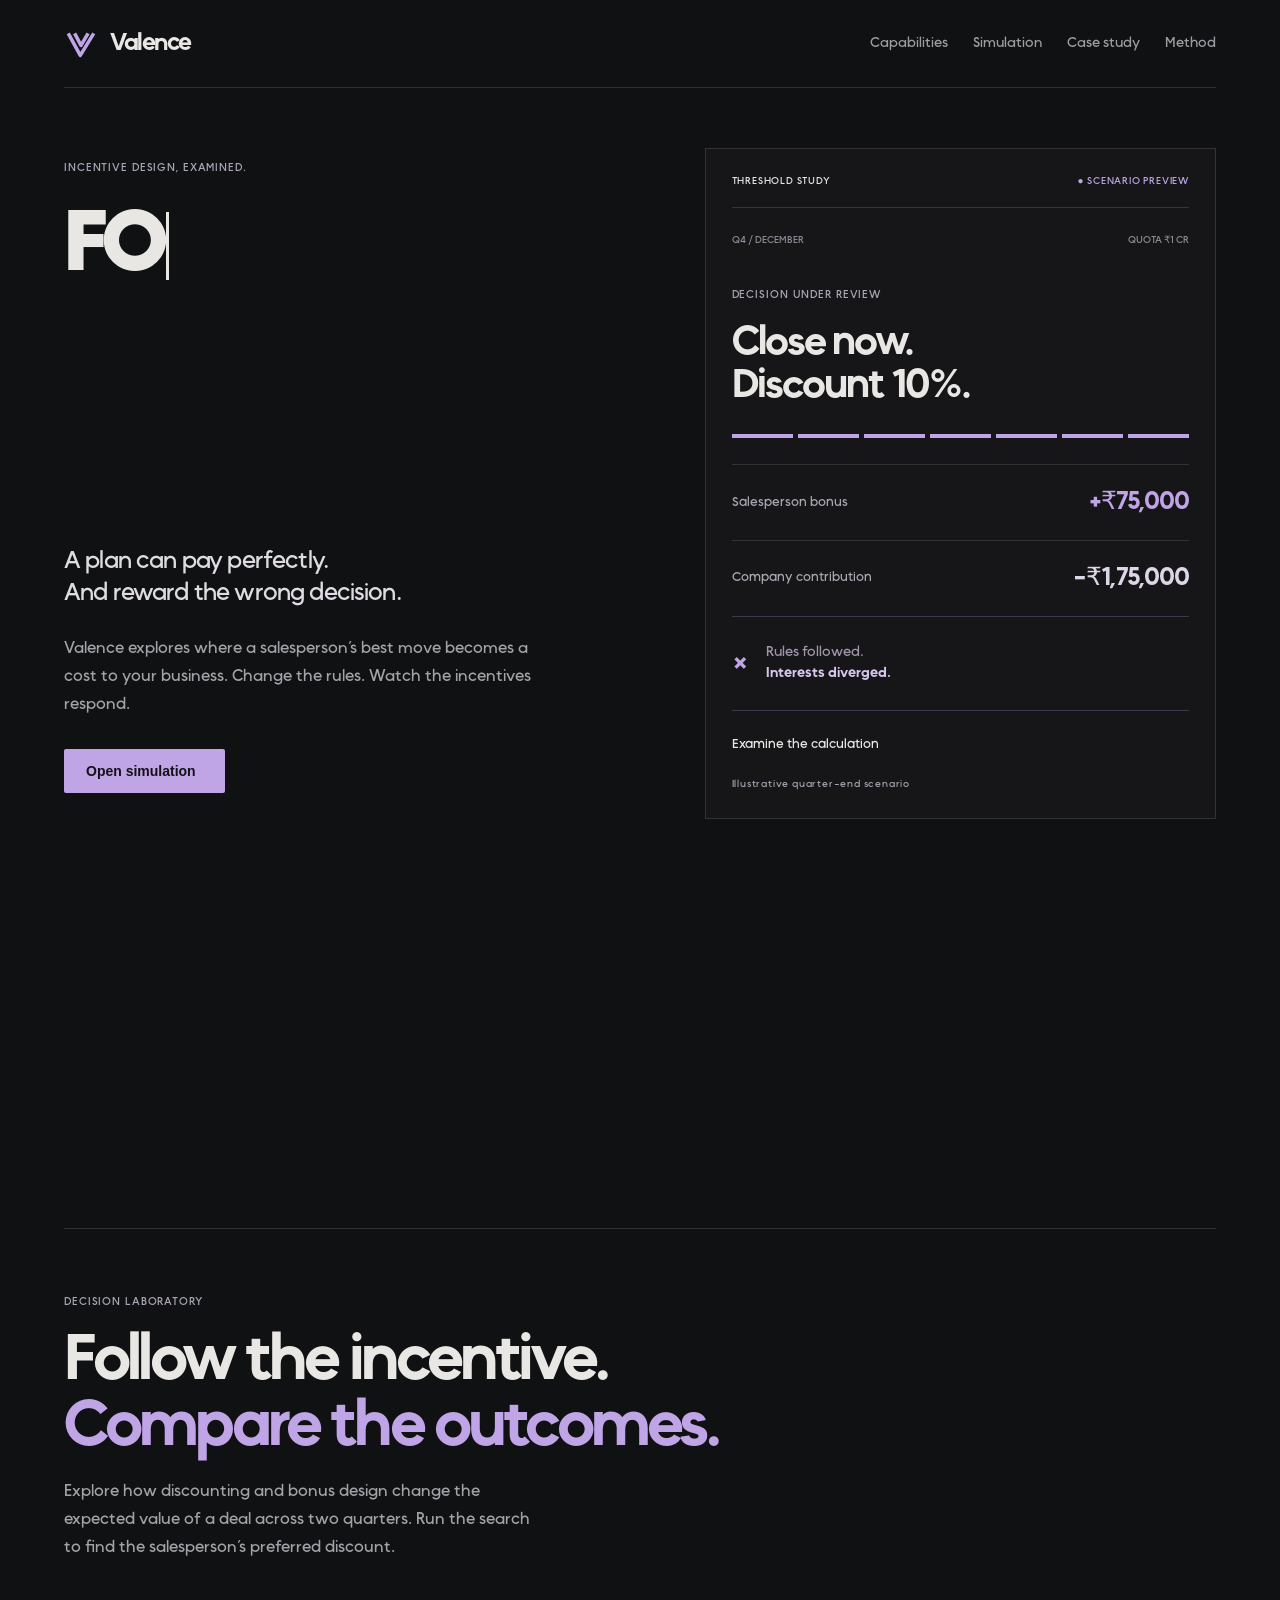
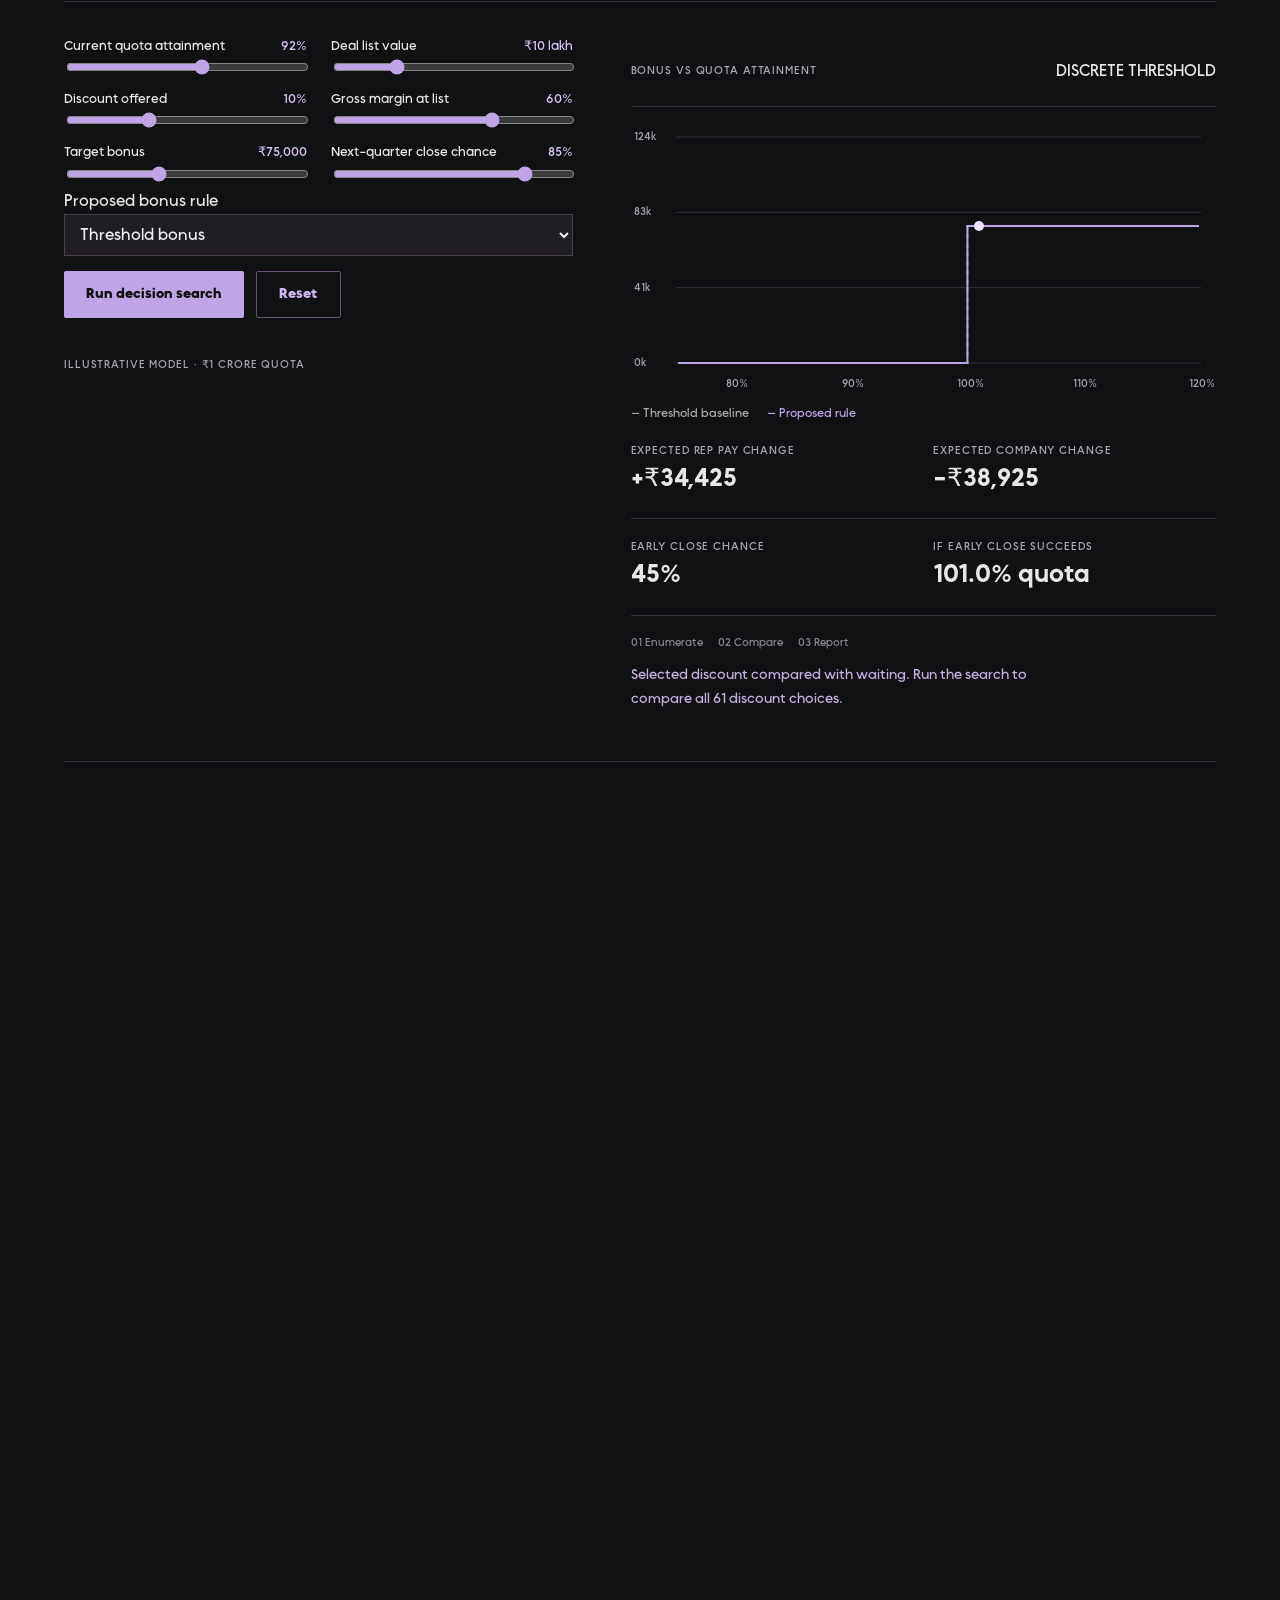
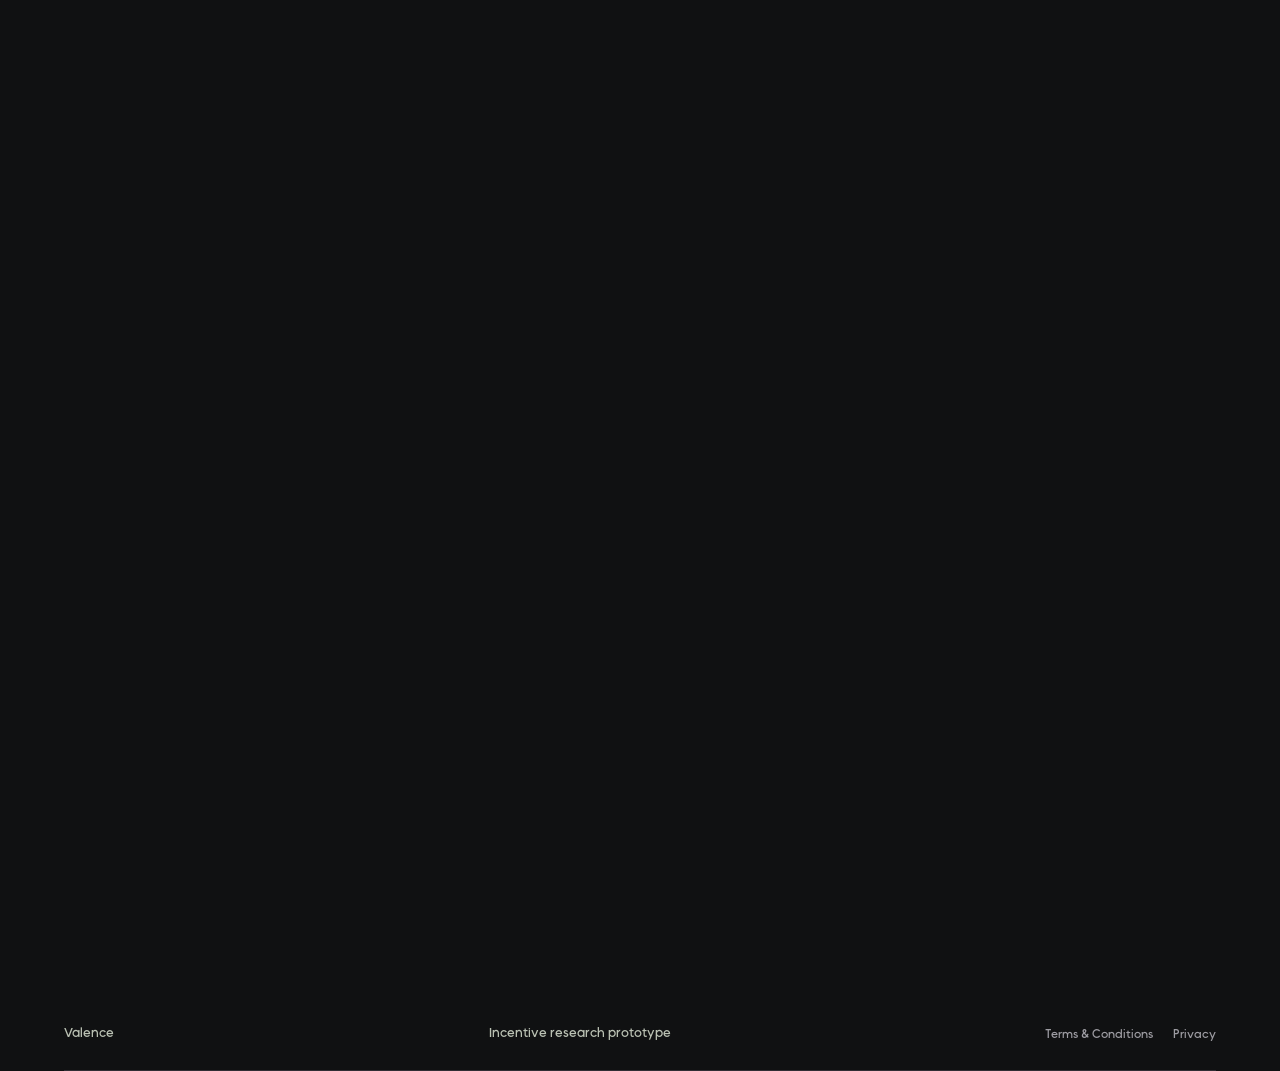
==== commit f101592f: "Add files via upload" ====
--- a/index.html
+++ b/index.html
@@ -1,4 +1,4 @@
-<!doctype html><html lang="en"><head><meta charset="utf-8"><meta name="viewport" content="width=device-width,initial-scale=1"><title>Valence | Incentive research</title><link rel="preload" href="fonts/OkineSans-Regular.otf" as="font" type="font/otf" crossorigin>
+<!doctype html><html lang="en"><head><meta charset="utf-8"><meta name="referrer" content="no-referrer"><meta http-equiv="Content-Security-Policy" content="default-src 'self'; script-src 'self'; style-src 'self'; style-src-attr 'unsafe-inline'; img-src 'self'; font-src 'self'; connect-src 'none'; object-src 'none'; base-uri 'none'; form-action 'none'; frame-src 'none'"><meta name="viewport" content="width=device-width,initial-scale=1"><title>Valence | Incentive research</title><link rel="preload" href="fonts/OkineSans-Regular.otf" as="font" type="font/otf" crossorigin>
 <link rel="preload" href="fonts/OkineSans-Bold.otf" as="font" type="font/otf" crossorigin>
 <link rel="stylesheet" href="styles.css"></head><body><header><a class="brand" href="#"><img class="logo" src="logo.svg" alt="">Valence</a><nav><a href="capabilities.html">Capabilities</a><a href="#lab">Simulation</a><a href="#case">Case study</a><a href="#notes">Method</a></nav></header><main><section class="hero"><div class="rise"><div class="micro">Incentive design, examined.</div><h1>FOLLOW<br>THE <em>RULES.</em><br>FIND THE<br><span class="accent">FAULT.</span></h1><p class="lead">A plan can pay perfectly.<br>And reward the wrong decision.</p><p>Valence explores where a salesperson’s best move becomes a cost to your business. Change the rules. Watch the incentives respond.</p><a class="cta" href="#lab">Open simulation &nbsp; </a></div><div class="study" aria-label="Illustrative incentive conflict"><div class="study-head"><span>THRESHOLD STUDY</span><span class="live">● SCENARIO PREVIEW</span></div><div class="timeline"><span>Q4 / DECEMBER</span><span>QUOTA ₹1 CR</span></div><div class="deal"><small>DECISION UNDER REVIEW</small><h3>Close now.<br>Discount 10%.</h3><div class="path"><span></span><span></span><span></span><span></span><span></span><span></span><span></span></div></div><div class="readout"><span>Salesperson bonus</span><strong class="bonus">+₹75,000</strong></div><div class="readout"><span>Company contribution</span><strong>−₹1,75,000</strong></div><div class="finding"><span class="cross">×</span><span>Rules followed.<br><b>Interests diverged.</b></span></div><a class="study-link" href="#lab">Examine the calculation </a><small class="study-note">Illustrative quarter-end scenario</small></div></section><section class="principle reveal"><div class="micro">The question behind the calculation</div><p>What happens when the most rewarding choice<br>is the <span>least valuable one?</span></p></section><section id="lab" class="lab"><div class="micro">Decision laboratory</div><h2>Follow the incentive.<br><em>Compare the outcomes.</em></h2><p>Explore how discounting and bonus design change the expected value of a deal across two quarters. Run the search to find the salesperson’s preferred discount.</p><div class="work"><div><div class="sim-controls">
 <label for="attainment">Current quota attainment <output id="attainment-value"></output><input id="attainment" type="range" min="75" max="105" value="92"></label>
@@ -7,10 +7,10 @@
 <label for="margin">Gross margin at list <output id="margin-value"></output><input id="margin" type="range" min="20" max="80" value="60"></label>
 <label for="bonus">Target bonus <output id="bonus-value"></output><input id="bonus" type="range" min="0" max="200" step="5" value="75"></label>
 <label for="chance">Next-quarter close chance <output id="chance-value"></output><input id="chance" type="range" min="20" max="100" value="85"></label></div>
-<label for="rule">Proposed bonus rule</label><select id="rule"><option value="cliff">Threshold bonus</option><option value="accelerator">Marginal accelerator</option><option value="smooth">Smooth Bézier bonus</option></select><div class="actions"><button id="run">Run decision search </button><button id="reset" class="secondary">Reset</button></div><p><small>ILLUSTRATIVE MODEL · ₹1 CRORE QUOTA</small></p></div><div><div class="bar"><small>BONUS VS QUOTA ATTAINMENT</small><span id="curve-type"></span></div><canvas id="plot" class="graph" role="img" aria-label="Bonus payout against quota attainment"></canvas><div class="legend"><span>— Threshold baseline</span><span style="color:#bfa4e6">— Proposed rule</span></div><div class="metric-row"><div><small>EXPECTED REP PAY CHANGE</small><strong id="rep"></strong></div><div><small>EXPECTED COMPANY CHANGE</small><strong id="company"></strong></div></div><div class="metric-row"><div><small>EARLY CLOSE CHANCE</small><strong id="early"></strong></div><div><small>IF EARLY CLOSE SUCCEEDS</small><strong id="book"></strong></div></div><div class="steps"><span id="step1">01 Enumerate</span><span id="step2">02 Compare</span><span id="step3">03 Report</span></div><p class="result" id="status" role="status" aria-live="polite"></p></div></div></section>
+<label for="rule">Proposed bonus rule</label><select id="rule"><option value="cliff">Threshold bonus</option><option value="accelerator">Marginal accelerator</option><option value="smooth">Smooth Bézier bonus</option></select><div class="actions"><button id="run">Run decision search </button><button id="reset" class="secondary">Reset</button></div><p><small>ILLUSTRATIVE MODEL · ₹1 CRORE QUOTA</small></p></div><div><div class="bar"><small>BONUS VS QUOTA ATTAINMENT</small><span id="curve-type"></span></div><canvas id="plot" class="graph" role="img" aria-label="Bonus payout against quota attainment"></canvas><div class="legend"><span>— Threshold baseline</span><span class="curve-legend">— Proposed rule</span></div><div class="metric-row"><div><small>EXPECTED REP PAY CHANGE</small><strong id="rep"></strong></div><div><small>EXPECTED COMPANY CHANGE</small><strong id="company"></strong></div></div><div class="metric-row"><div><small>EARLY CLOSE CHANCE</small><strong id="early"></strong></div><div><small>IF EARLY CLOSE SUCCEEDS</small><strong id="book"></strong></div></div><div class="steps"><span id="step1">01 Enumerate</span><span id="step2">02 Compare</span><span id="step3">03 Report</span></div><p class="result" id="status" role="status" aria-live="polite"></p></div></div></section>
 <section id="case" class="case reveal"><div class="micro">Published field evidence / Safelite Glass</div><h2>When changing the pay rule<br><em>changed the work.</em></h2><div class="case-grid"><div><p>Safelite Glass moved installers from hourly wages to a piece-rate system with a guaranteed minimum. Edward Lazear studied the transition using company personnel and output records.</p><p>Productivity rose. The analysis attributed the improvement to both changed effort and changes in the workforce attracted and retained by the pay system.</p></div><div><p>The lesson for incentive design is to examine behaviour alongside payout cost. A rule can change how people work and who chooses to participate. Valence’s model explores one narrow mechanism: discounting to bring a deal forward.</p><p>This is a historical research case. The study evaluates Safelite’s pay change and does not test Valence.</p><a href="https://doi.org/10.1257/aer.90.5.1346" target="_blank" rel="noopener">Read Lazear, Performance Pay and Productivity </a><p><small>American Economic Review, 90(5), 1346–1361, 2000.</small></p></div></div></section>
 <section id="notes" class="reveal"><div class="micro">Assumptions & interpretation</div><h2>Inspect the <em>mechanism.</em></h2>
 <details open><summary>Two choices, two quarters</summary><p>Wait: the deal closes next quarter at list price with the selected probability. Bring forward: it closes this quarter with probability 20% + 2.5 percentage points per 1% discount, capped at 95%. If it fails to close early, it can still close next quarter at list price with the same baseline probability. This response to discount is an illustrative assumption.</p></details>
 <details><summary>What enters pay and company contribution?</summary><p>Sales commission is 3% of revenue. Current bookings are fixed; next-quarter other bookings are assumed zero. Rep pay includes commission and the incremental current-quarter bonus. Company contribution deducts fixed deal costs, commission, and incremental bonus. Both choices are evaluated across the two quarters without time discounting. Expected changes are bring-forward minus wait; a negative company value means a loss under these assumptions.</p></details>
 <details><summary>Three payout structures</summary><p>Threshold: the target bonus pays at 100% attainment. Accelerator: bonus increases linearly from zero at 90% attainment to the target at 110%, continuing above it. Smooth: bonus rises from zero at 90% to the target at 110% along a cubic Bézier with normalized control points (0,0), (⅓,0), (⅔,1), (1,1), then stays capped. The threshold retains its genuine discontinuity.</p></details>
-<details><summary>What the search establishes</summary><p>The search compares discounts from 0% to 30% in 0.5 percentage-point steps against waiting. It reports the highest modeled expected rep pay, plus the best modeled company choice. This bounded search demonstrates incentives within the stated model. It does not predict a particular employee’s actions or establish a globally optimal compensation plan.</p></details></section></main><section class="closing reveal"><div class="micro">Valence / Research prototype</div><h2>Make the next<br><em>move visible.</em></h2><a class="cta" href="#lab">Test a different rule </a></section><footer><b>Valence</b><span>Incentive research prototype</span></footer><script src="model.js"></script><script src="app.js"></script></body></html>+<details><summary>What the search establishes</summary><p>The search compares discounts from 0% to 30% in 0.5 percentage-point steps against waiting. It reports the highest modeled expected rep pay, plus the best modeled company choice. This bounded search demonstrates incentives within the stated model. It does not predict a particular employee’s actions or establish a globally optimal compensation plan.</p></details></section></main><section class="closing reveal"><div class="micro">Valence / Research prototype</div><h2>Make the next<br><em>move visible.</em></h2><a class="cta" href="#lab">Test a different rule </a></section><footer><a href="index.html">Valence</a><span>Incentive research prototype</span><nav aria-label="Legal"><a href="terms.html">Terms &amp; Conditions</a><a href="privacy.html">Privacy</a></nav></footer><script src="model.js"></script><script src="app.js"></script></body></html>
--- a/styles.css
+++ b/styles.css
@@ -62,3 +62,11 @@
 h1 {font-weight:700; font-size:clamp(54px,6.7vw,104px); letter-spacing:-.065em;}
 .brand {font-weight:500;}
 @media(max-width:760px){h1{font-size:clamp(44px,11vw,82px)}}
+
+.curve-legend { color:#bfa4e6; }
+.legal-page {max-width:850px;padding:65px 0 90px;}
+.legal-page h1{font-size:clamp(38px,6vw,74px);line-height:1.1;letter-spacing:-.04em;}
+.legal-page h2{font-size:24px;letter-spacing:-.02em;line-height:1.3;margin-top:35px;}
+.legal-page p{max-width:75ch;}
+.legal-page a{color:#cbb0eb;text-decoration:underline;text-underline-offset:3px;}
+footer{flex-wrap:wrap;}footer nav{font-size:12px;gap:20px;}
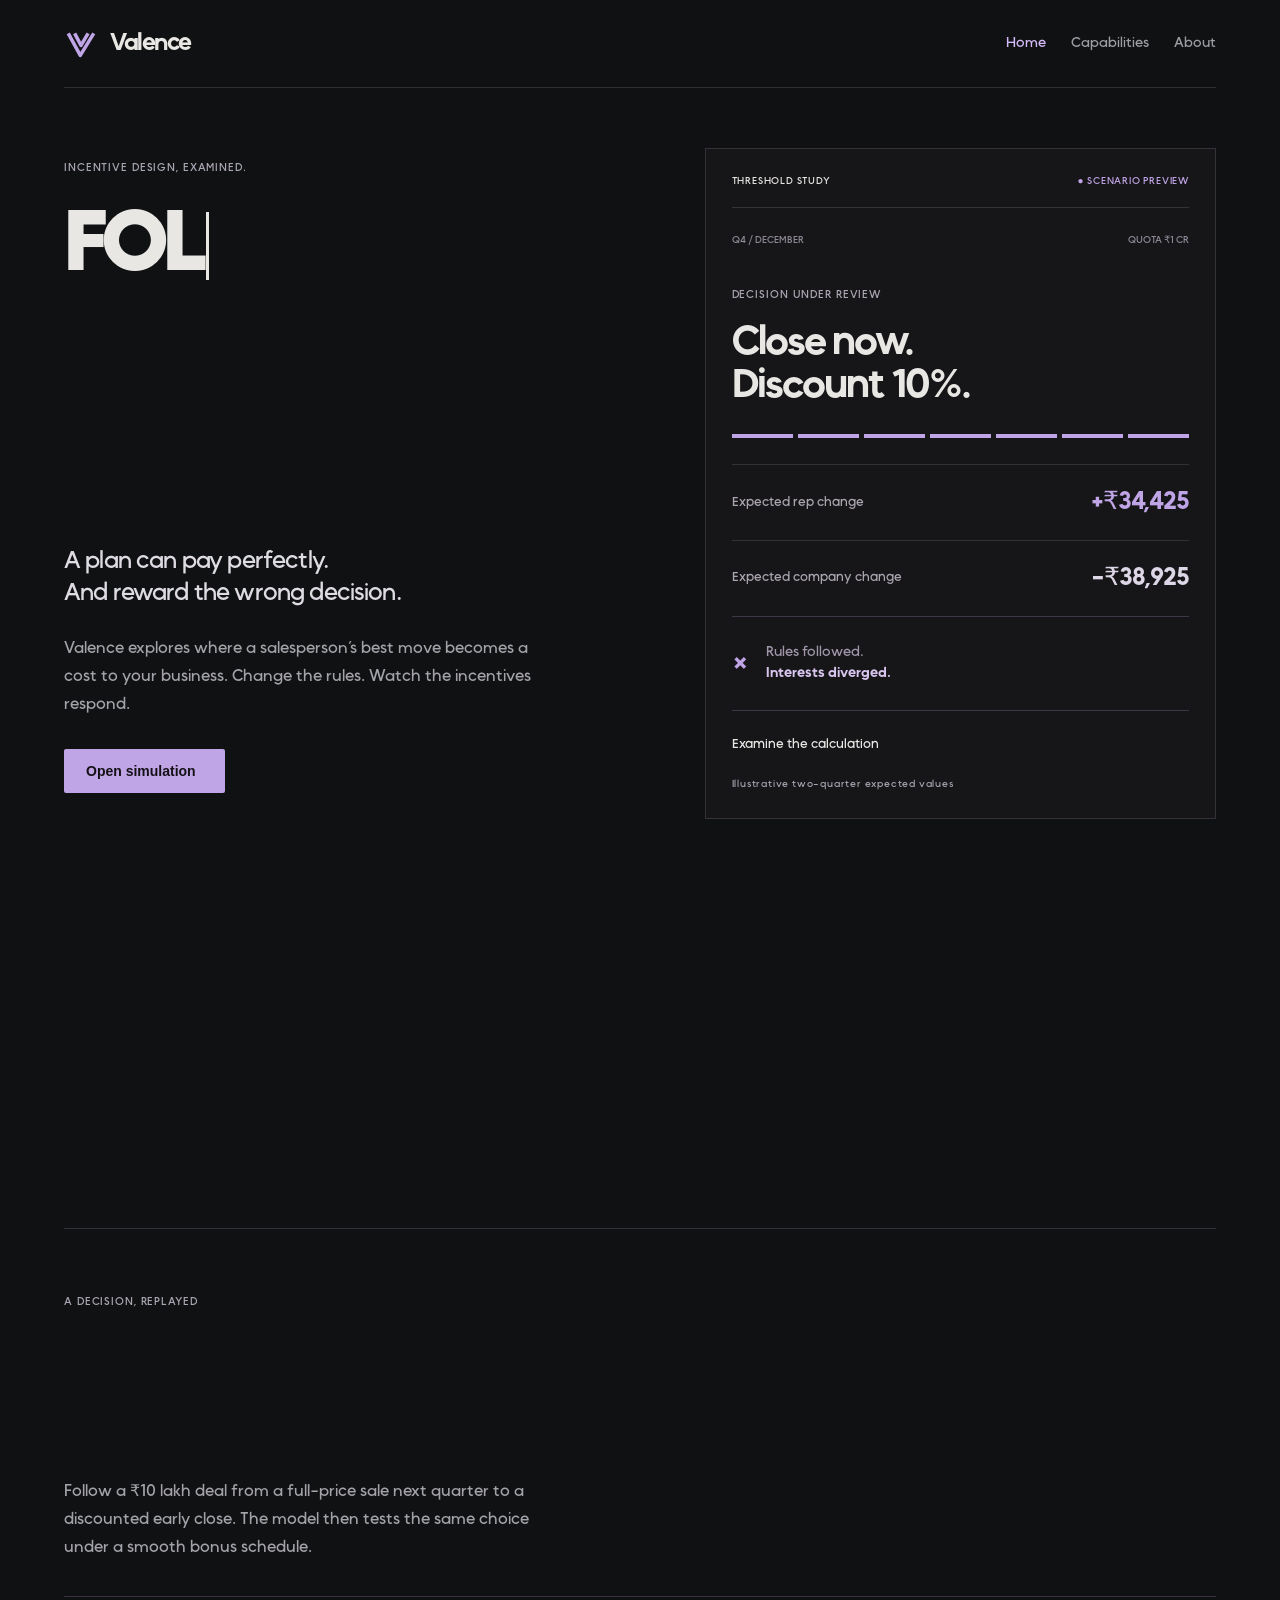
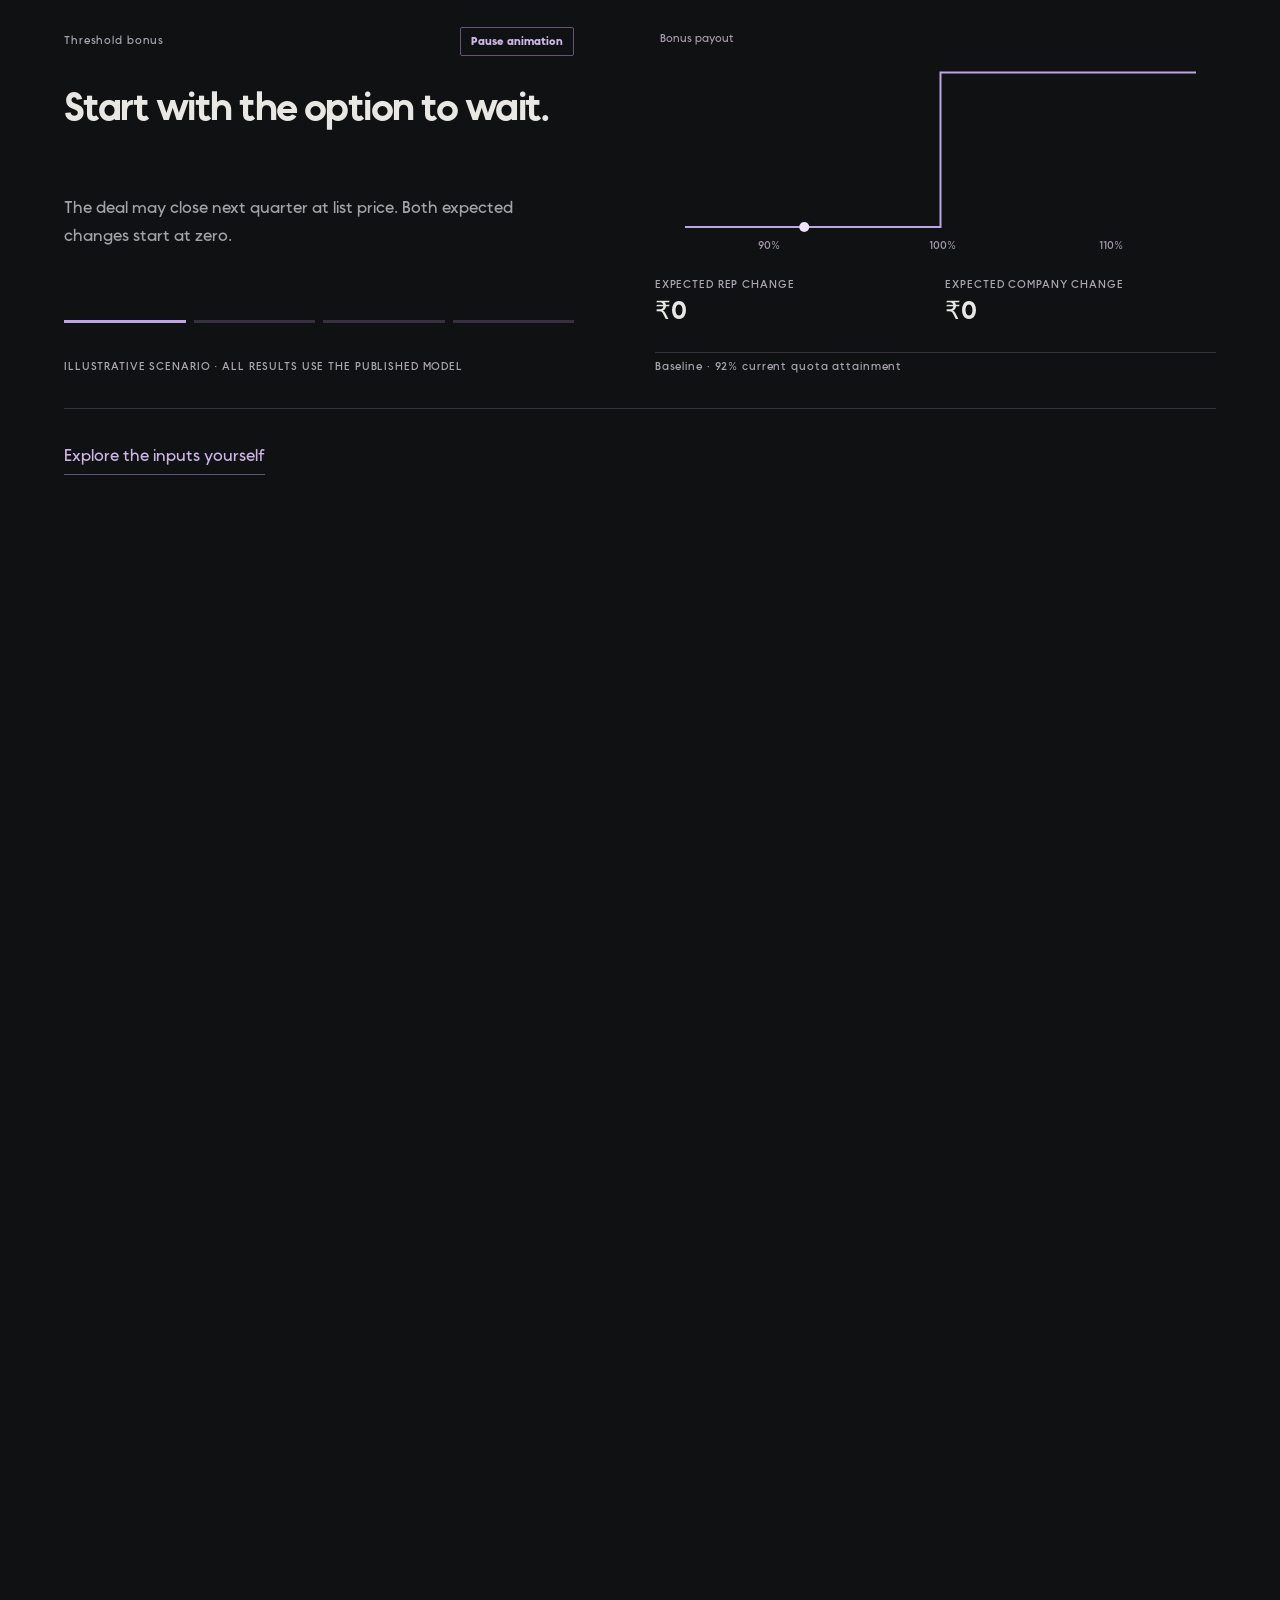
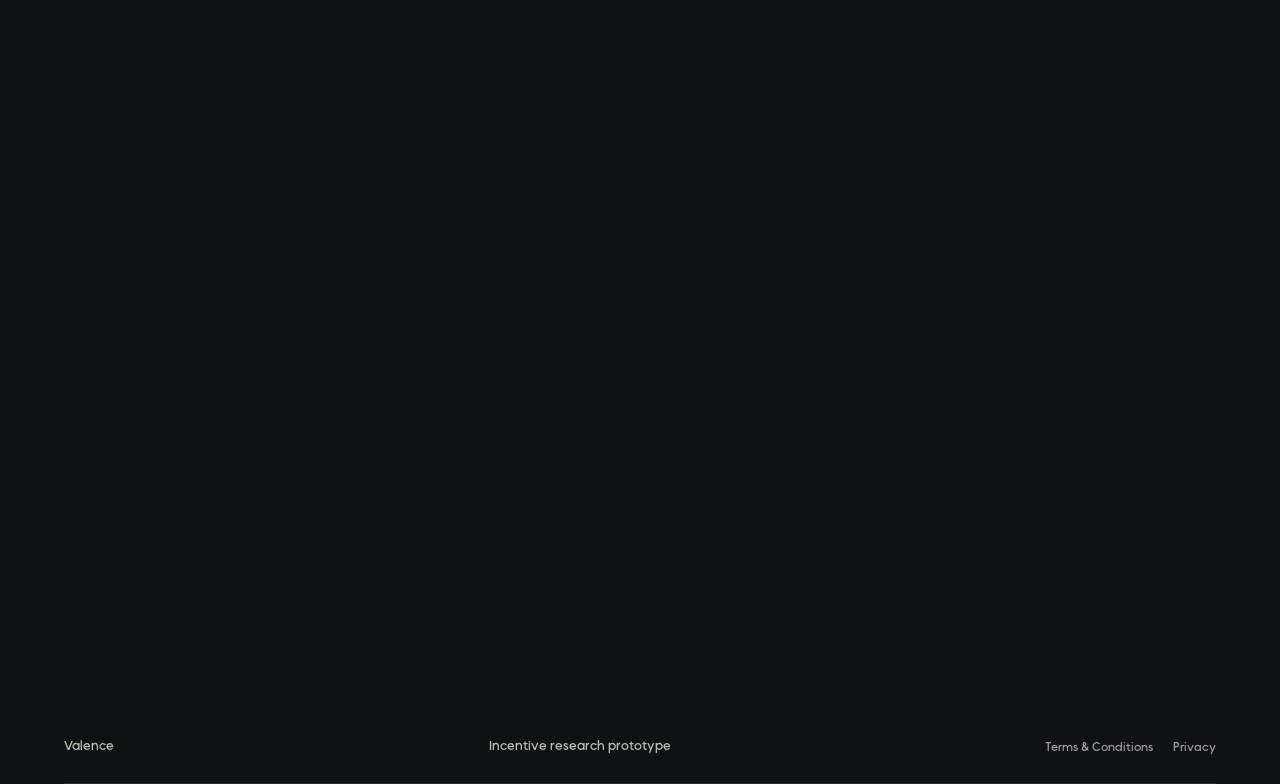
==== commit 8403eb71: "Add files via upload" ====
--- a/index.html
+++ b/index.html
@@ -1,16 +1,8 @@
 <!doctype html><html lang="en"><head><meta charset="utf-8"><meta name="referrer" content="no-referrer"><meta http-equiv="Content-Security-Policy" content="default-src 'self'; script-src 'self'; style-src 'self'; style-src-attr 'unsafe-inline'; img-src 'self'; font-src 'self'; connect-src 'none'; object-src 'none'; base-uri 'none'; form-action 'none'; frame-src 'none'"><meta name="viewport" content="width=device-width,initial-scale=1"><title>Valence | Incentive research</title><link rel="preload" href="fonts/OkineSans-Regular.otf" as="font" type="font/otf" crossorigin>
 <link rel="preload" href="fonts/OkineSans-Bold.otf" as="font" type="font/otf" crossorigin>
-<link rel="stylesheet" href="styles.css"></head><body><header><a class="brand" href="#"><img class="logo" src="logo.svg" alt="">Valence</a><nav><a href="capabilities.html">Capabilities</a><a href="#lab">Simulation</a><a href="#case">Case study</a><a href="#notes">Method</a></nav></header><main><section class="hero"><div class="rise"><div class="micro">Incentive design, examined.</div><h1>FOLLOW<br>THE <em>RULES.</em><br>FIND THE<br><span class="accent">FAULT.</span></h1><p class="lead">A plan can pay perfectly.<br>And reward the wrong decision.</p><p>Valence explores where a salesperson’s best move becomes a cost to your business. Change the rules. Watch the incentives respond.</p><a class="cta" href="#lab">Open simulation &nbsp; </a></div><div class="study" aria-label="Illustrative incentive conflict"><div class="study-head"><span>THRESHOLD STUDY</span><span class="live">● SCENARIO PREVIEW</span></div><div class="timeline"><span>Q4 / DECEMBER</span><span>QUOTA ₹1 CR</span></div><div class="deal"><small>DECISION UNDER REVIEW</small><h3>Close now.<br>Discount 10%.</h3><div class="path"><span></span><span></span><span></span><span></span><span></span><span></span><span></span></div></div><div class="readout"><span>Salesperson bonus</span><strong class="bonus">+₹75,000</strong></div><div class="readout"><span>Company contribution</span><strong>−₹1,75,000</strong></div><div class="finding"><span class="cross">×</span><span>Rules followed.<br><b>Interests diverged.</b></span></div><a class="study-link" href="#lab">Examine the calculation </a><small class="study-note">Illustrative quarter-end scenario</small></div></section><section class="principle reveal"><div class="micro">The question behind the calculation</div><p>What happens when the most rewarding choice<br>is the <span>least valuable one?</span></p></section><section id="lab" class="lab"><div class="micro">Decision laboratory</div><h2>Follow the incentive.<br><em>Compare the outcomes.</em></h2><p>Explore how discounting and bonus design change the expected value of a deal across two quarters. Run the search to find the salesperson’s preferred discount.</p><div class="work"><div><div class="sim-controls">
-<label for="attainment">Current quota attainment <output id="attainment-value"></output><input id="attainment" type="range" min="75" max="105" value="92"></label>
-<label for="deal">Deal list value <output id="deal-value"></output><input id="deal" type="range" min="5" max="25" value="10"></label>
-<label for="discount">Discount offered <output id="discount-value"></output><input id="discount" step="0.5" type="range" min="0" max="30" value="10"></label>
-<label for="margin">Gross margin at list <output id="margin-value"></output><input id="margin" type="range" min="20" max="80" value="60"></label>
-<label for="bonus">Target bonus <output id="bonus-value"></output><input id="bonus" type="range" min="0" max="200" step="5" value="75"></label>
-<label for="chance">Next-quarter close chance <output id="chance-value"></output><input id="chance" type="range" min="20" max="100" value="85"></label></div>
-<label for="rule">Proposed bonus rule</label><select id="rule"><option value="cliff">Threshold bonus</option><option value="accelerator">Marginal accelerator</option><option value="smooth">Smooth Bézier bonus</option></select><div class="actions"><button id="run">Run decision search </button><button id="reset" class="secondary">Reset</button></div><p><small>ILLUSTRATIVE MODEL · ₹1 CRORE QUOTA</small></p></div><div><div class="bar"><small>BONUS VS QUOTA ATTAINMENT</small><span id="curve-type"></span></div><canvas id="plot" class="graph" role="img" aria-label="Bonus payout against quota attainment"></canvas><div class="legend"><span>— Threshold baseline</span><span class="curve-legend">— Proposed rule</span></div><div class="metric-row"><div><small>EXPECTED REP PAY CHANGE</small><strong id="rep"></strong></div><div><small>EXPECTED COMPANY CHANGE</small><strong id="company"></strong></div></div><div class="metric-row"><div><small>EARLY CLOSE CHANCE</small><strong id="early"></strong></div><div><small>IF EARLY CLOSE SUCCEEDS</small><strong id="book"></strong></div></div><div class="steps"><span id="step1">01 Enumerate</span><span id="step2">02 Compare</span><span id="step3">03 Report</span></div><p class="result" id="status" role="status" aria-live="polite"></p></div></div></section>
-<section id="case" class="case reveal"><div class="micro">Published field evidence / Safelite Glass</div><h2>When changing the pay rule<br><em>changed the work.</em></h2><div class="case-grid"><div><p>Safelite Glass moved installers from hourly wages to a piece-rate system with a guaranteed minimum. Edward Lazear studied the transition using company personnel and output records.</p><p>Productivity rose. The analysis attributed the improvement to both changed effort and changes in the workforce attracted and retained by the pay system.</p></div><div><p>The lesson for incentive design is to examine behaviour alongside payout cost. A rule can change how people work and who chooses to participate. Valence’s model explores one narrow mechanism: discounting to bring a deal forward.</p><p>This is a historical research case. The study evaluates Safelite’s pay change and does not test Valence.</p><a href="https://doi.org/10.1257/aer.90.5.1346" target="_blank" rel="noopener">Read Lazear, Performance Pay and Productivity </a><p><small>American Economic Review, 90(5), 1346–1361, 2000.</small></p></div></div></section>
+<link rel="stylesheet" href="styles.css"></head><body><header><a class="brand" href="index.html"><img class="logo" src="logo.svg" alt="">Valence</a><nav aria-label="Main navigation"><a href="index.html" aria-current="page">Home</a><a href="capabilities.html">Capabilities</a><a href="about.html">About</a></nav></header><main><section class="hero"><div class="rise"><div class="micro">Incentive design, examined.</div><h1 data-type-title>FOLLOW<br>THE <em>RULES.</em><br>FIND THE<br><span class="accent">FAULT.</span></h1><p class="lead">A plan can pay perfectly.<br>And reward the wrong decision.</p><p>Valence explores where a salesperson’s best move becomes a cost to your business. Change the rules. Watch the incentives respond.</p><a class="cta" href="#lab">Open simulation &nbsp; </a></div><div class="study" aria-label="Illustrative incentive conflict"><div class="study-head"><span>THRESHOLD STUDY</span><span class="live">● SCENARIO PREVIEW</span></div><div class="timeline"><span>Q4 / DECEMBER</span><span>QUOTA ₹1 CR</span></div><div class="deal"><small>DECISION UNDER REVIEW</small><h3>Close now.<br>Discount 10%.</h3><div class="path"><span></span><span></span><span></span><span></span><span></span><span></span><span></span></div></div><div class="readout"><span>Expected rep change</span><strong class="bonus">+₹34,425</strong></div><div class="readout"><span>Expected company change</span><strong>−₹38,925</strong></div><div class="finding"><span class="cross">×</span><span>Rules followed.<br><b>Interests diverged.</b></span></div><a class="study-link" href="#lab">Examine the calculation </a><small class="study-note">Illustrative two-quarter expected values</small></div></section><section class="principle reveal"><div class="micro">The question behind the calculation</div><p>What happens when the most rewarding choice<br>is the <span>least valuable one?</span></p></section><section id="lab" class="lab"><div class="micro">A decision, replayed</div><h2 class="word-reveal">Watch the reward<br><em>change the decision.</em></h2><p>Follow a ₹10 lakh deal from a full-price sale next quarter to a discounted early close. The model then tests the same choice under a smooth bonus schedule.</p><div class="auto-lab" data-auto-demo><div><div class="auto-status"><small data-demo-rule>Threshold bonus</small><button type="button" class="pause-demo secondary" aria-pressed="false">Pause animation</button></div><h3 data-demo-title>Start with the option to wait.</h3><p data-demo-description>The deal can close next quarter at list price. This is the comparison baseline.</p><div class="auto-track" aria-hidden="true"><span></span><span></span><span></span><span></span></div><small>ILLUSTRATIVE SCENARIO · ALL RESULTS USE THE PUBLISHED MODEL</small></div><div><canvas class="demo-curve" role="img" aria-label="Bonus curve and the deal’s quota position"></canvas><div class="metric-row"><div><small>EXPECTED REP CHANGE</small><strong data-demo-rep>₹0</strong></div><div><small>EXPECTED COMPANY CHANGE</small><strong data-demo-company>₹0</strong></div></div><small data-demo-detail>Baseline · 92% current quota attainment</small></div></div><a class="text-link" href="capabilities.html#interactive-lab">Explore the inputs yourself</a></section><section id="case" class="case reveal"><div class="micro">Published field evidence / Safelite Glass</div><h2>When changing the pay rule<br><em>changed the work.</em></h2><div class="case-grid"><div><p>Safelite Glass moved installers from hourly wages to a piece-rate system with a guaranteed minimum. Edward Lazear studied the transition using company personnel and output records.</p><p>Productivity rose. The analysis attributed the improvement to both changed effort and changes in the workforce attracted and retained by the pay system.</p></div><div><p>The lesson for incentive design is to examine behaviour alongside payout cost. A rule can change how people work and who chooses to participate. Valence’s model explores one narrow mechanism: discounting to bring a deal forward.</p><p>This is a historical research case. The study evaluates Safelite’s pay change and does not test Valence.</p><a href="https://doi.org/10.1257/aer.90.5.1346" target="_blank" rel="noopener">Read Lazear, Performance Pay and Productivity </a><p><small>American Economic Review, 90(5), 1346–1361, 2000.</small></p></div></div></section>
 <section id="notes" class="reveal"><div class="micro">Assumptions & interpretation</div><h2>Inspect the <em>mechanism.</em></h2>
 <details open><summary>Two choices, two quarters</summary><p>Wait: the deal closes next quarter at list price with the selected probability. Bring forward: it closes this quarter with probability 20% + 2.5 percentage points per 1% discount, capped at 95%. If it fails to close early, it can still close next quarter at list price with the same baseline probability. This response to discount is an illustrative assumption.</p></details>
 <details><summary>What enters pay and company contribution?</summary><p>Sales commission is 3% of revenue. Current bookings are fixed; next-quarter other bookings are assumed zero. Rep pay includes commission and the incremental current-quarter bonus. Company contribution deducts fixed deal costs, commission, and incremental bonus. Both choices are evaluated across the two quarters without time discounting. Expected changes are bring-forward minus wait; a negative company value means a loss under these assumptions.</p></details>
 <details><summary>Three payout structures</summary><p>Threshold: the target bonus pays at 100% attainment. Accelerator: bonus increases linearly from zero at 90% attainment to the target at 110%, continuing above it. Smooth: bonus rises from zero at 90% to the target at 110% along a cubic Bézier with normalized control points (0,0), (⅓,0), (⅔,1), (1,1), then stays capped. The threshold retains its genuine discontinuity.</p></details>
-<details><summary>What the search establishes</summary><p>The search compares discounts from 0% to 30% in 0.5 percentage-point steps against waiting. It reports the highest modeled expected rep pay, plus the best modeled company choice. This bounded search demonstrates incentives within the stated model. It does not predict a particular employee’s actions or establish a globally optimal compensation plan.</p></details></section></main><section class="closing reveal"><div class="micro">Valence / Research prototype</div><h2>Make the next<br><em>move visible.</em></h2><a class="cta" href="#lab">Test a different rule </a></section><footer><a href="index.html">Valence</a><span>Incentive research prototype</span><nav aria-label="Legal"><a href="terms.html">Terms &amp; Conditions</a><a href="privacy.html">Privacy</a></nav></footer><script src="model.js"></script><script src="app.js"></script></body></html>+<details><summary>What the search establishes</summary><p>The search compares discounts from 0% to 30% in 0.5 percentage-point steps against waiting. It reports the highest modeled expected rep pay, plus the best modeled company choice. This bounded search demonstrates incentives within the stated model. It does not predict a particular employee’s actions or establish a globally optimal compensation plan.</p></details></section></main><section class="closing reveal"><div class="micro">Valence / Research prototype</div><h2>Make the next<br><em>move visible.</em></h2><a class="cta" href="capabilities.html#interactive-lab">Try the interactive laboratory</a></section><footer><a href="index.html">Valence</a><span>Incentive research prototype</span><nav aria-label="Legal"><a href="terms.html">Terms &amp; Conditions</a><a href="privacy.html">Privacy</a></nav></footer><script src="model.js"></script><script src="app.js"></script></body></html>
--- a/styles.css
+++ b/styles.css
@@ -50,14 +50,14 @@
 .cap-table td,.cap-table th { padding:17px 12px 17px 0; border-bottom:1px solid #38313f; white-space:nowrap; }
 .cap-table .preferred { color:#dcc6f9; }
 .cap-feedback { min-height:4.5em; color:#c7b1e3; font-size:14px; }
-.word-reveal span { display:inline-block; opacity:0; transform:translateY(10px); transition:opacity .6s,transform .6s; transition-delay:var(--delay); }
-.word-reveal.visible span { opacity:1; transform:none; }
+.word-reveal .reveal-word { display:inline-block; opacity:0; transform:translateY(10px); transition:opacity .6s,transform .6s; transition-delay:var(--delay); }
+.word-reveal.visible .reveal-word { opacity:1; transform:none; }
 .result-arrival { animation:result-arrival .45s ease-out both; }
 @keyframes result-arrival { from {opacity:.2;transform:translateY(7px)} to {opacity:1;transform:none} }
 .scope-list { padding-left:20px; color:#aaa3b0; line-height:1.8; }
 nav a[aria-current="page"] { color:#d5baf9; }
 @media(max-width:850px) { .cap-split {grid-template-columns:1fr;gap:25px} header {flex-wrap:wrap}nav{flex-wrap:wrap}.cap-intro{padding:50px 0}.cap-demo{padding:18px} }
-@media(prefers-reduced-motion:reduce) { .word-reveal span{opacity:1;transform:none;transition:none} }
+@media(prefers-reduced-motion:reduce) { .word-reveal .reveal-word{opacity:1;transform:none;transition:none} }
 
 h1 {font-weight:700; font-size:clamp(54px,6.7vw,104px); letter-spacing:-.065em;}
 .brand {font-weight:500;}
@@ -70,3 +70,26 @@
 .legal-page p{max-width:75ch;}
 .legal-page a{color:#cbb0eb;text-decoration:underline;text-underline-offset:3px;}
 footer{flex-wrap:wrap;}footer nav{font-size:12px;gap:20px;}
+
+.auto-lab {display:grid;grid-template-columns:1fr 1.1fr;gap:7%;border-block:1px solid #39313f;padding:30px 0;margin:35px 0;}
+.auto-status {display:flex;justify-content:space-between;align-items:center;gap:15px;flex-wrap:wrap;}
+.pause-demo {font-size:11px;padding:7px 10px;margin:0;}
+.auto-lab h3 {font-size:clamp(25px,3vw,42px);line-height:1.2;letter-spacing:-.04em;min-height:2.4em;margin:30px 0 12px;font-weight:500;}
+.auto-lab p {min-height:6em;}
+.demo-curve {width:100%;height:230px;display:block;}
+.auto-track {display:flex;gap:8px;margin:30px 0;}
+.auto-track span {height:3px;background:#38303f;flex:1;transition:background .4s;}
+.auto-track span.active {background:#bfa4e6;}
+.text-link {display:inline-block;color:#cbb5e7;border-bottom:1px solid #665275;padding-bottom:5px;}
+.about-intro {padding:80px 0;max-width:1050px;}
+.about-intro h1 {font-size:clamp(50px,7vw,100px);line-height:1.04;}
+.about-intro h1 em {color:#bfa4e6;font:inherit;}
+.about-intro .lead {max-width:720px;}
+.about-story {display:grid;grid-template-columns:.55fr 1.45fr;gap:8%;padding:65px 0;border-top:1px solid #38313f;}
+.about-story h2 {font-size:clamp(35px,4.4vw,63px);margin:0 0 30px;}
+.about-story p {max-width:68ch;}
+.about-question {padding:70px 0;border-top:1px solid #38313f;}
+.about-question p {font-size:clamp(25px,3.5vw,49px);line-height:1.45;letter-spacing:-.045em;max-width:100%;color:#ddd6e8;}
+.about-question em {font-style:normal;color:#bfa4e6;}
+.word-reveal .accent {color:#bfa4e6;}
+@media(max-width:850px){.auto-lab,.about-story{grid-template-columns:1fr;gap:25px}.about-intro{padding:45px 0}.auto-lab h3,.auto-lab p{min-height:0}.cap-intro h1{font-size:clamp(38px,8vw,80px)}}
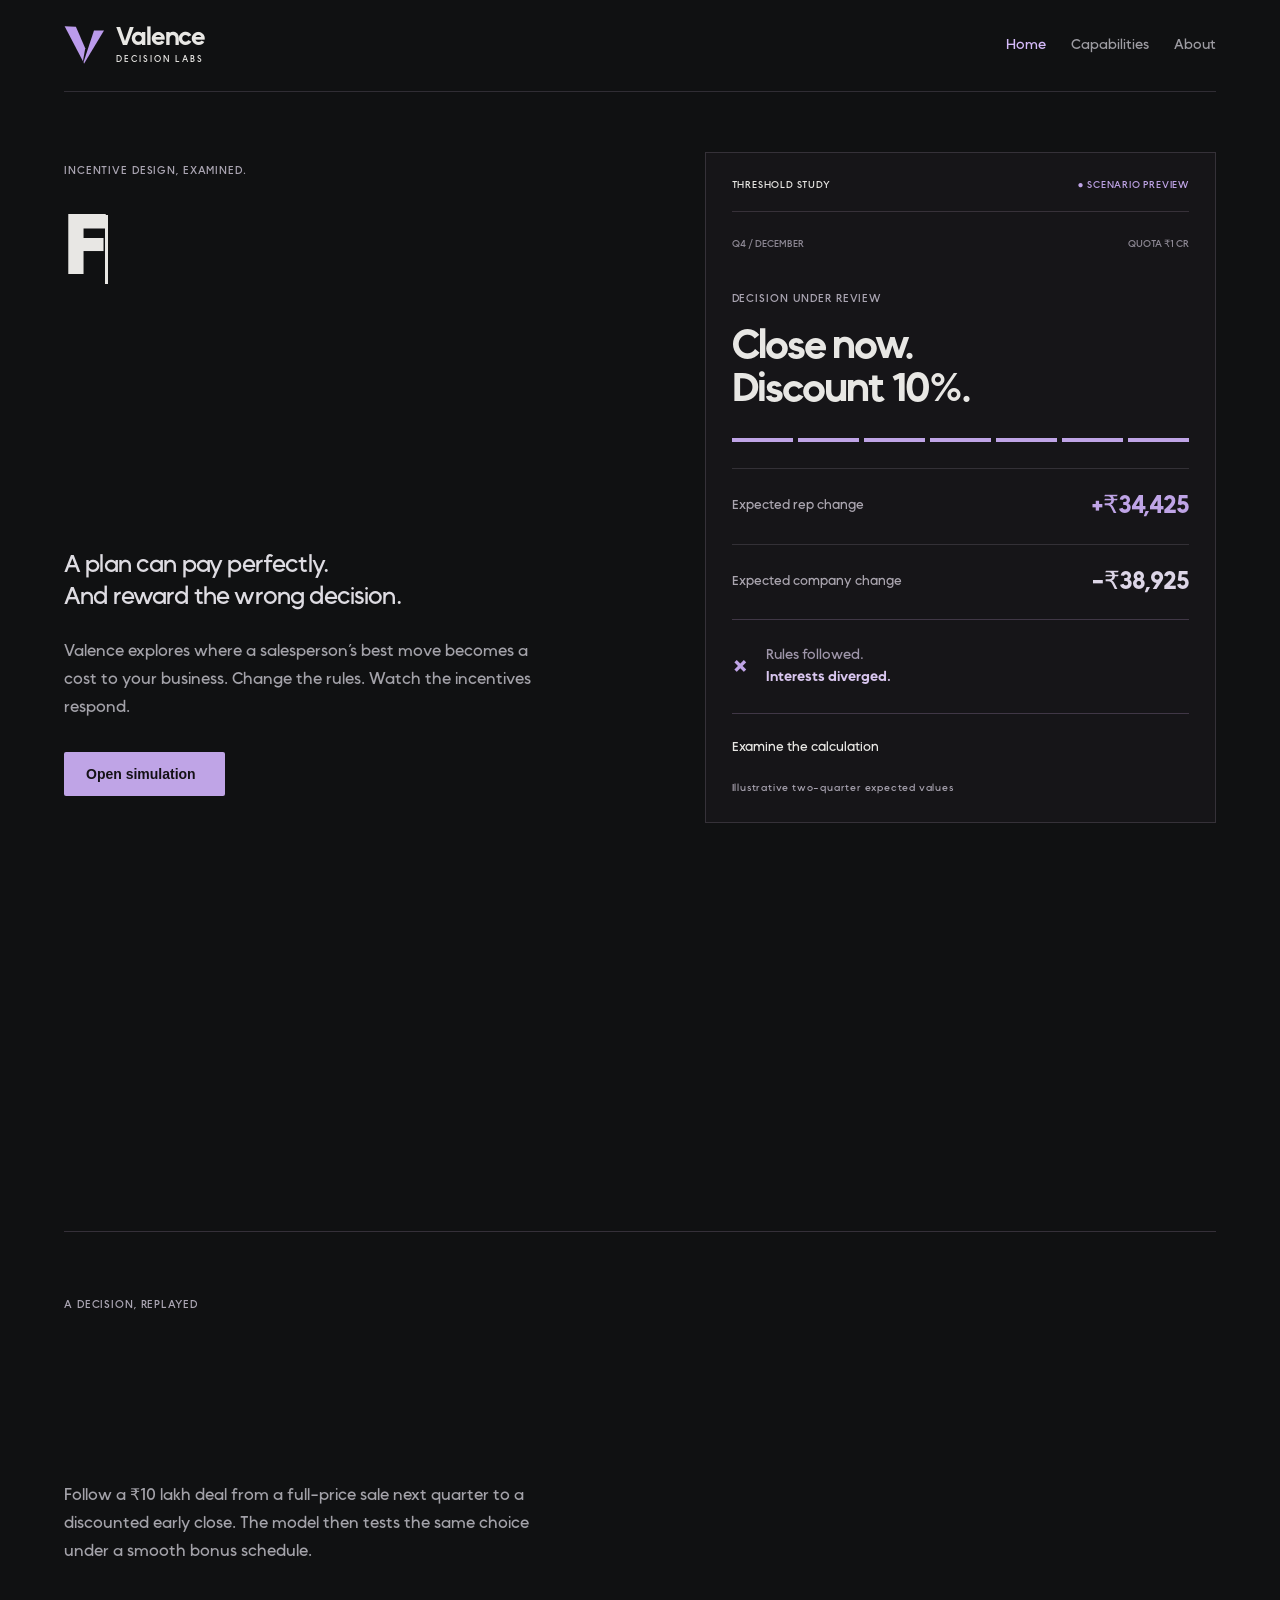
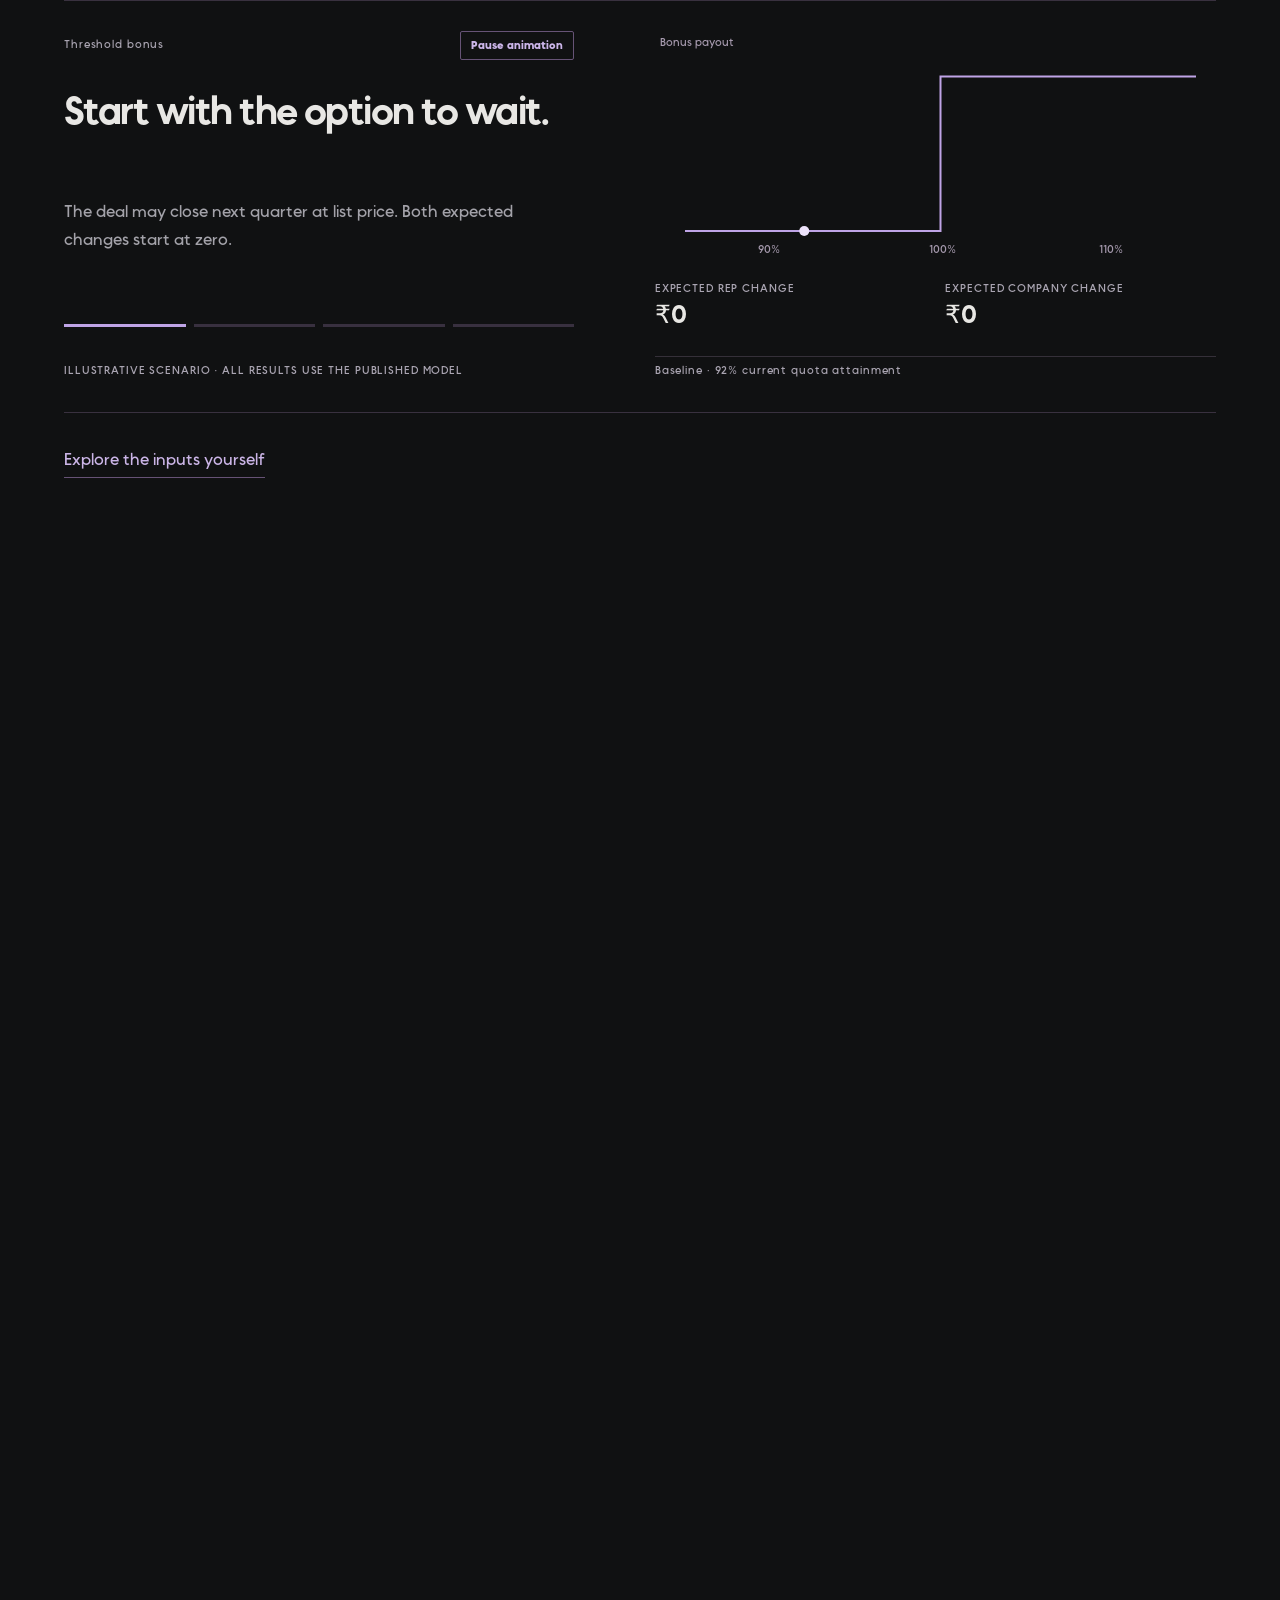
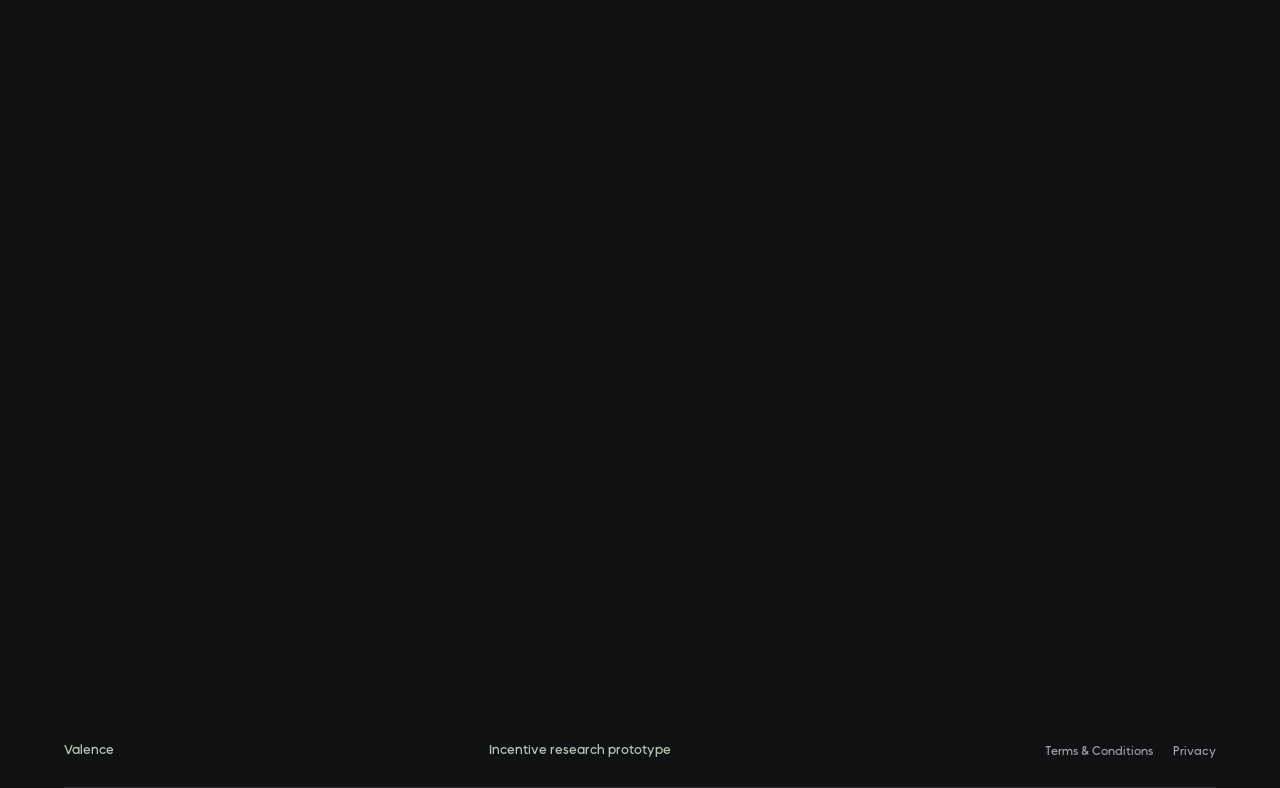
==== commit 2a3939e2: "Add files via upload" ====
--- a/index.html
+++ b/index.html
@@ -1,6 +1,6 @@
 <!doctype html><html lang="en"><head><meta charset="utf-8"><meta name="referrer" content="no-referrer"><meta http-equiv="Content-Security-Policy" content="default-src 'self'; script-src 'self'; style-src 'self'; style-src-attr 'unsafe-inline'; img-src 'self'; font-src 'self'; connect-src 'none'; object-src 'none'; base-uri 'none'; form-action 'none'; frame-src 'none'"><meta name="viewport" content="width=device-width,initial-scale=1"><title>Valence | Incentive research</title><link rel="preload" href="fonts/OkineSans-Regular.otf" as="font" type="font/otf" crossorigin>
 <link rel="preload" href="fonts/OkineSans-Bold.otf" as="font" type="font/otf" crossorigin>
-<link rel="stylesheet" href="styles.css"></head><body><header><a class="brand" href="index.html"><img class="logo" src="logo.svg" alt="">Valence</a><nav aria-label="Main navigation"><a href="index.html" aria-current="page">Home</a><a href="capabilities.html">Capabilities</a><a href="about.html">About</a></nav></header><main><section class="hero"><div class="rise"><div class="micro">Incentive design, examined.</div><h1 data-type-title>FOLLOW<br>THE <em>RULES.</em><br>FIND THE<br><span class="accent">FAULT.</span></h1><p class="lead">A plan can pay perfectly.<br>And reward the wrong decision.</p><p>Valence explores where a salesperson’s best move becomes a cost to your business. Change the rules. Watch the incentives respond.</p><a class="cta" href="#lab">Open simulation &nbsp; </a></div><div class="study" aria-label="Illustrative incentive conflict"><div class="study-head"><span>THRESHOLD STUDY</span><span class="live">● SCENARIO PREVIEW</span></div><div class="timeline"><span>Q4 / DECEMBER</span><span>QUOTA ₹1 CR</span></div><div class="deal"><small>DECISION UNDER REVIEW</small><h3>Close now.<br>Discount 10%.</h3><div class="path"><span></span><span></span><span></span><span></span><span></span><span></span><span></span></div></div><div class="readout"><span>Expected rep change</span><strong class="bonus">+₹34,425</strong></div><div class="readout"><span>Expected company change</span><strong>−₹38,925</strong></div><div class="finding"><span class="cross">×</span><span>Rules followed.<br><b>Interests diverged.</b></span></div><a class="study-link" href="#lab">Examine the calculation </a><small class="study-note">Illustrative two-quarter expected values</small></div></section><section class="principle reveal"><div class="micro">The question behind the calculation</div><p>What happens when the most rewarding choice<br>is the <span>least valuable one?</span></p></section><section id="lab" class="lab"><div class="micro">A decision, replayed</div><h2 class="word-reveal">Watch the reward<br><em>change the decision.</em></h2><p>Follow a ₹10 lakh deal from a full-price sale next quarter to a discounted early close. The model then tests the same choice under a smooth bonus schedule.</p><div class="auto-lab" data-auto-demo><div><div class="auto-status"><small data-demo-rule>Threshold bonus</small><button type="button" class="pause-demo secondary" aria-pressed="false">Pause animation</button></div><h3 data-demo-title>Start with the option to wait.</h3><p data-demo-description>The deal can close next quarter at list price. This is the comparison baseline.</p><div class="auto-track" aria-hidden="true"><span></span><span></span><span></span><span></span></div><small>ILLUSTRATIVE SCENARIO · ALL RESULTS USE THE PUBLISHED MODEL</small></div><div><canvas class="demo-curve" role="img" aria-label="Bonus curve and the deal’s quota position"></canvas><div class="metric-row"><div><small>EXPECTED REP CHANGE</small><strong data-demo-rep>₹0</strong></div><div><small>EXPECTED COMPANY CHANGE</small><strong data-demo-company>₹0</strong></div></div><small data-demo-detail>Baseline · 92% current quota attainment</small></div></div><a class="text-link" href="capabilities.html#interactive-lab">Explore the inputs yourself</a></section><section id="case" class="case reveal"><div class="micro">Published field evidence / Safelite Glass</div><h2>When changing the pay rule<br><em>changed the work.</em></h2><div class="case-grid"><div><p>Safelite Glass moved installers from hourly wages to a piece-rate system with a guaranteed minimum. Edward Lazear studied the transition using company personnel and output records.</p><p>Productivity rose. The analysis attributed the improvement to both changed effort and changes in the workforce attracted and retained by the pay system.</p></div><div><p>The lesson for incentive design is to examine behaviour alongside payout cost. A rule can change how people work and who chooses to participate. Valence’s model explores one narrow mechanism: discounting to bring a deal forward.</p><p>This is a historical research case. The study evaluates Safelite’s pay change and does not test Valence.</p><a href="https://doi.org/10.1257/aer.90.5.1346" target="_blank" rel="noopener">Read Lazear, Performance Pay and Productivity </a><p><small>American Economic Review, 90(5), 1346–1361, 2000.</small></p></div></div></section>
+<link rel="stylesheet" href="styles.css"></head><body><header><a class="brand" href="index.html" aria-label="Valence Decision Labs home"><img class="logo" src="logo.svg" alt="" width="40" height="40"><span class="brand-wordmark">Valence<small>Decision Labs</small></span></a><nav aria-label="Main navigation"><a href="index.html" aria-current="page">Home</a><a href="capabilities.html">Capabilities</a><a href="about.html">About</a></nav></header><main><section class="hero"><div class="rise"><div class="micro">Incentive design, examined.</div><h1 data-type-title>FOLLOW<br>THE <em>RULES.</em><br>FIND THE<br><span class="accent">FAULT.</span></h1><p class="lead">A plan can pay perfectly.<br>And reward the wrong decision.</p><p>Valence explores where a salesperson’s best move becomes a cost to your business. Change the rules. Watch the incentives respond.</p><a class="cta" href="#lab">Open simulation &nbsp; </a></div><div class="study" aria-label="Illustrative incentive conflict"><div class="study-head"><span>THRESHOLD STUDY</span><span class="live">● SCENARIO PREVIEW</span></div><div class="timeline"><span>Q4 / DECEMBER</span><span>QUOTA ₹1 CR</span></div><div class="deal"><small>DECISION UNDER REVIEW</small><h3>Close now.<br>Discount 10%.</h3><div class="path"><span></span><span></span><span></span><span></span><span></span><span></span><span></span></div></div><div class="readout"><span>Expected rep change</span><strong class="bonus">+₹34,425</strong></div><div class="readout"><span>Expected company change</span><strong>−₹38,925</strong></div><div class="finding"><span class="cross">×</span><span>Rules followed.<br><b>Interests diverged.</b></span></div><a class="study-link" href="#lab">Examine the calculation </a><small class="study-note">Illustrative two-quarter expected values</small></div></section><section class="principle reveal"><div class="micro">The question behind the calculation</div><p>What happens when the most rewarding choice<br>is the <span>least valuable one?</span></p></section><section id="lab" class="lab"><div class="micro">A decision, replayed</div><h2 class="word-reveal">Watch the reward<br><em>change the decision.</em></h2><p>Follow a ₹10 lakh deal from a full-price sale next quarter to a discounted early close. The model then tests the same choice under a smooth bonus schedule.</p><div class="auto-lab" data-auto-demo><div><div class="auto-status"><small data-demo-rule>Threshold bonus</small><button type="button" class="pause-demo secondary" aria-pressed="false">Pause animation</button></div><h3 data-demo-title>Start with the option to wait.</h3><p data-demo-description>The deal can close next quarter at list price. This is the comparison baseline.</p><div class="auto-track" aria-hidden="true"><span></span><span></span><span></span><span></span></div><small>ILLUSTRATIVE SCENARIO · ALL RESULTS USE THE PUBLISHED MODEL</small></div><div><canvas class="demo-curve" role="img" aria-label="Bonus curve and the deal’s quota position"></canvas><div class="metric-row"><div><small>EXPECTED REP CHANGE</small><strong data-demo-rep>₹0</strong></div><div><small>EXPECTED COMPANY CHANGE</small><strong data-demo-company>₹0</strong></div></div><small data-demo-detail>Baseline · 92% current quota attainment</small></div></div><a class="text-link" href="capabilities.html#interactive-lab">Explore the inputs yourself</a></section><section id="case" class="case reveal"><div class="micro">Published field evidence / Safelite Glass</div><h2>When changing the pay rule<br><em>changed the work.</em></h2><div class="case-grid"><div><p>Safelite Glass moved installers from hourly wages to a piece-rate system with a guaranteed minimum. Edward Lazear studied the transition using company personnel and output records.</p><p>Productivity rose. The analysis attributed the improvement to both changed effort and changes in the workforce attracted and retained by the pay system.</p></div><div><p>The lesson for incentive design is to examine behaviour alongside payout cost. A rule can change how people work and who chooses to participate. Valence’s model explores one narrow mechanism: discounting to bring a deal forward.</p><p>This is a historical research case. The study evaluates Safelite’s pay change and does not test Valence.</p><a href="https://doi.org/10.1257/aer.90.5.1346" target="_blank" rel="noopener">Read Lazear, Performance Pay and Productivity </a><p><small>American Economic Review, 90(5), 1346–1361, 2000.</small></p></div></div></section>
 <section id="notes" class="reveal"><div class="micro">Assumptions & interpretation</div><h2>Inspect the <em>mechanism.</em></h2>
 <details open><summary>Two choices, two quarters</summary><p>Wait: the deal closes next quarter at list price with the selected probability. Bring forward: it closes this quarter with probability 20% + 2.5 percentage points per 1% discount, capped at 95%. If it fails to close early, it can still close next quarter at list price with the same baseline probability. This response to discount is an illustrative assumption.</p></details>
 <details><summary>What enters pay and company contribution?</summary><p>Sales commission is 3% of revenue. Current bookings are fixed; next-quarter other bookings are assumed zero. Rep pay includes commission and the incremental current-quarter bonus. Company contribution deducts fixed deal costs, commission, and incremental bonus. Both choices are evaluated across the two quarters without time discounting. Expected changes are bring-forward minus wait; a negative company value means a loss under these assumptions.</p></details>
--- a/styles.css
+++ b/styles.css
@@ -93,3 +93,9 @@
 .about-question em {font-style:normal;color:#bfa4e6;}
 .word-reveal .accent {color:#bfa4e6;}
 @media(max-width:850px){.auto-lab,.about-story{grid-template-columns:1fr;gap:25px}.about-intro{padding:45px 0}.auto-lab h3,.auto-lab p{min-height:0}.cap-intro h1{font-size:clamp(38px,8vw,80px)}}
+
+/* Split-V identity and compact header wordmark. */
+.brand .logo{width:40px;height:40px;flex-shrink:0}
+.brand-wordmark{display:flex;flex-direction:column;gap:5px;font-size:25px;line-height:1;letter-spacing:-.045em}
+.brand-wordmark small{font-family:inherit;font-size:9px;line-height:1.2;letter-spacing:.22em;text-transform:uppercase;color:inherit;white-space:nowrap}
+@media(max-width:760px){.brand{gap:9px}.brand .logo{width:32px;height:32px}.brand-wordmark{font-size:21px}.brand-wordmark small{font-size:7.5px}}
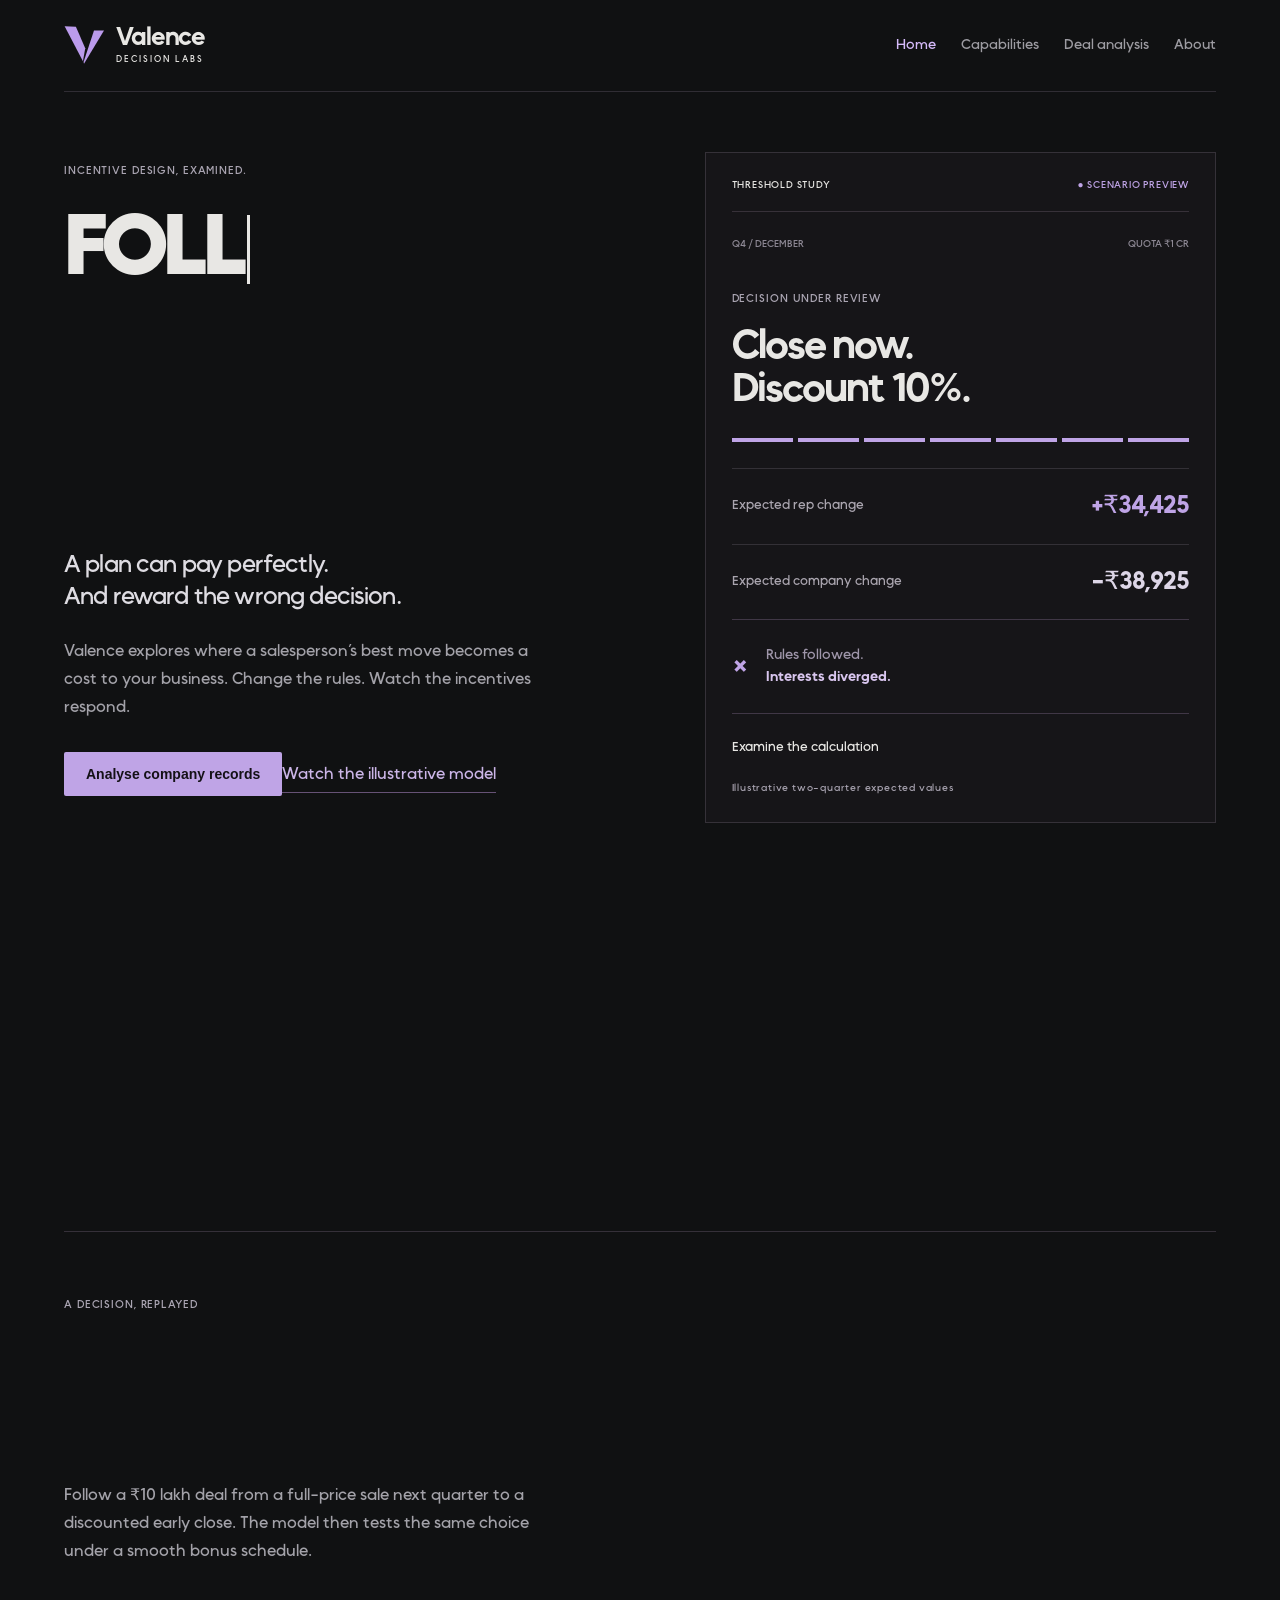
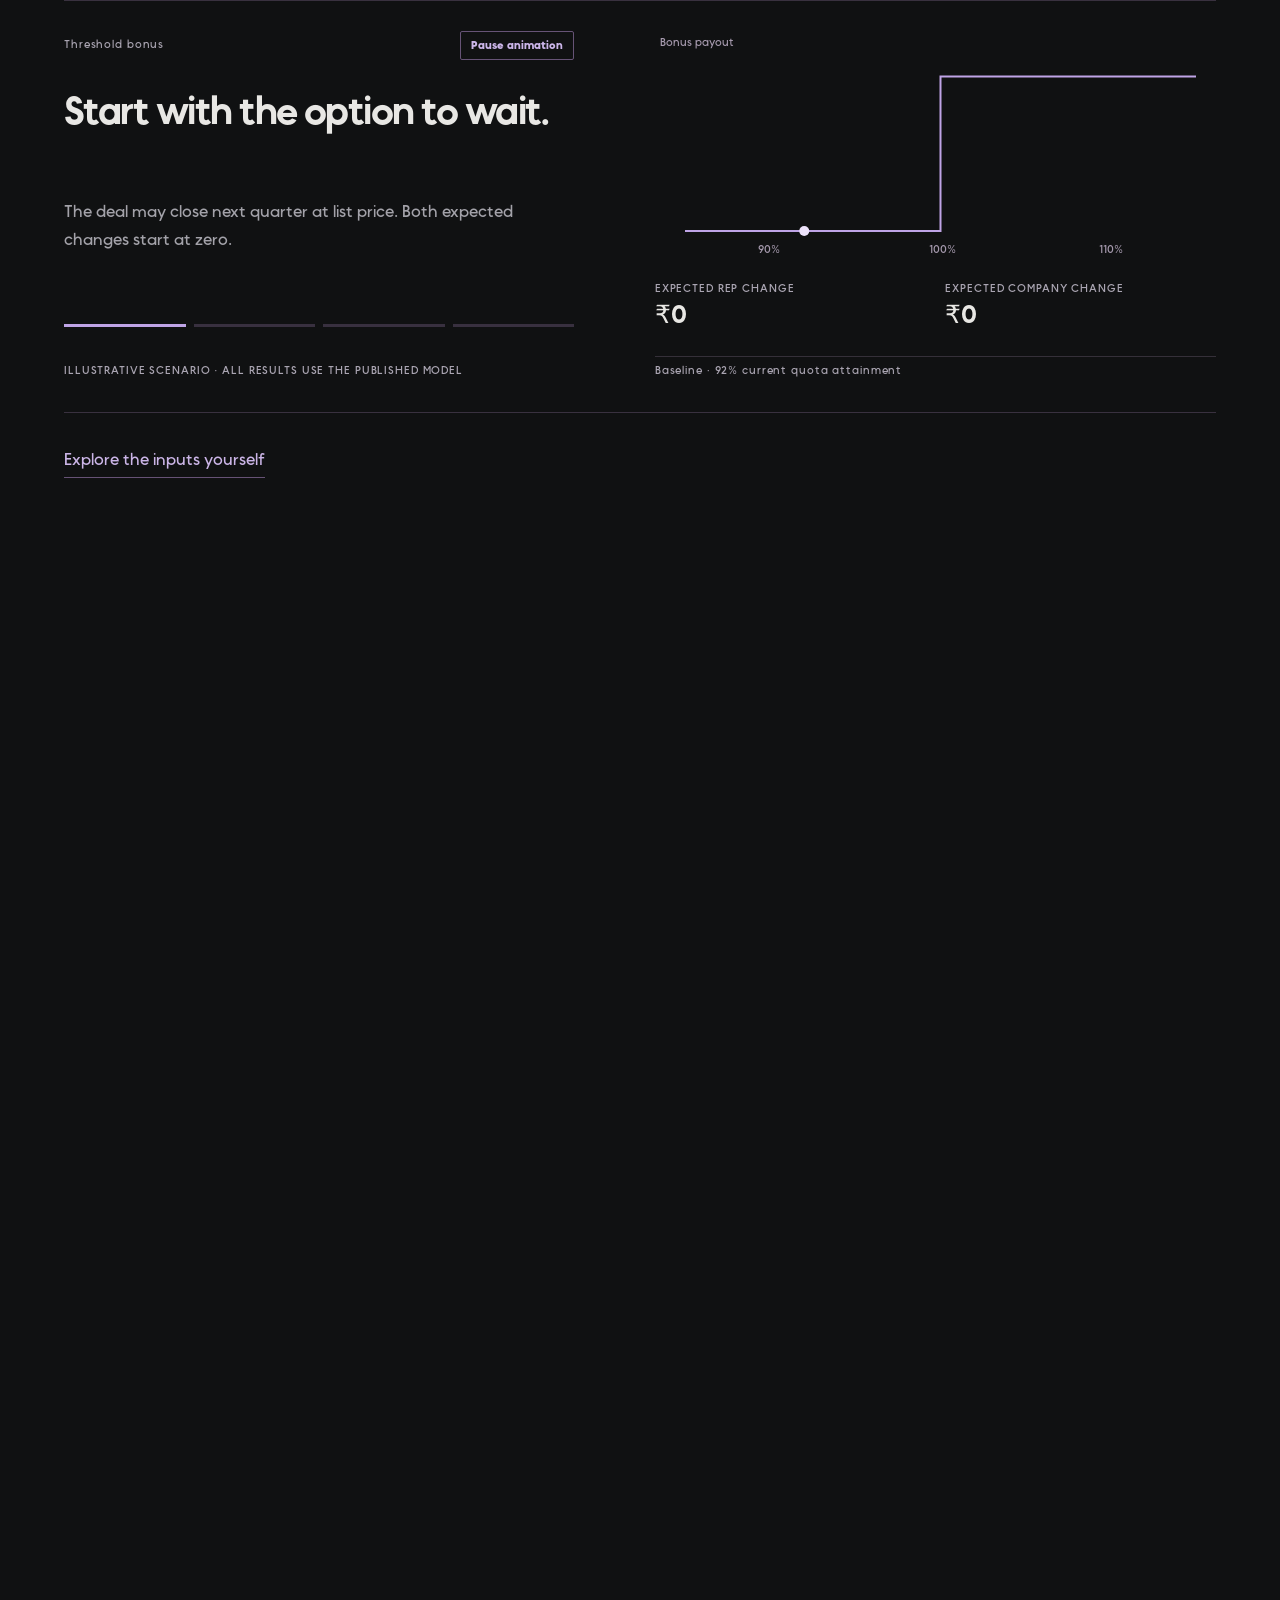
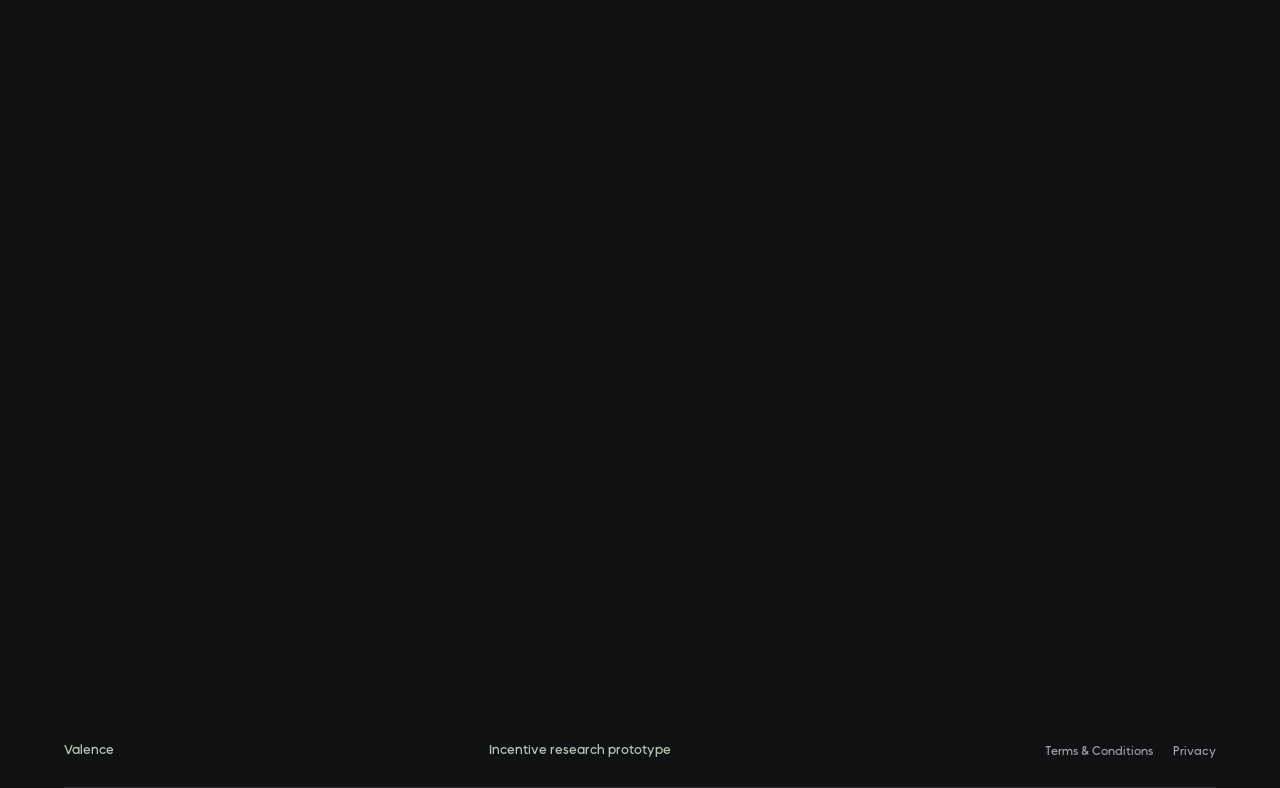
==== commit 1cba28d1: "Add files via upload" ====
--- a/index.html
+++ b/index.html
@@ -1,6 +1,6 @@
 <!doctype html><html lang="en"><head><meta charset="utf-8"><meta name="referrer" content="no-referrer"><meta http-equiv="Content-Security-Policy" content="default-src 'self'; script-src 'self'; style-src 'self'; style-src-attr 'unsafe-inline'; img-src 'self'; font-src 'self'; connect-src 'none'; object-src 'none'; base-uri 'none'; form-action 'none'; frame-src 'none'"><meta name="viewport" content="width=device-width,initial-scale=1"><title>Valence | Incentive research</title><link rel="preload" href="fonts/OkineSans-Regular.otf" as="font" type="font/otf" crossorigin>
 <link rel="preload" href="fonts/OkineSans-Bold.otf" as="font" type="font/otf" crossorigin>
-<link rel="stylesheet" href="styles.css"></head><body><header><a class="brand" href="index.html" aria-label="Valence Decision Labs home"><img class="logo" src="logo.svg" alt="" width="40" height="40"><span class="brand-wordmark">Valence<small>Decision Labs</small></span></a><nav aria-label="Main navigation"><a href="index.html" aria-current="page">Home</a><a href="capabilities.html">Capabilities</a><a href="about.html">About</a></nav></header><main><section class="hero"><div class="rise"><div class="micro">Incentive design, examined.</div><h1 data-type-title>FOLLOW<br>THE <em>RULES.</em><br>FIND THE<br><span class="accent">FAULT.</span></h1><p class="lead">A plan can pay perfectly.<br>And reward the wrong decision.</p><p>Valence explores where a salesperson’s best move becomes a cost to your business. Change the rules. Watch the incentives respond.</p><a class="cta" href="#lab">Open simulation &nbsp; </a></div><div class="study" aria-label="Illustrative incentive conflict"><div class="study-head"><span>THRESHOLD STUDY</span><span class="live">● SCENARIO PREVIEW</span></div><div class="timeline"><span>Q4 / DECEMBER</span><span>QUOTA ₹1 CR</span></div><div class="deal"><small>DECISION UNDER REVIEW</small><h3>Close now.<br>Discount 10%.</h3><div class="path"><span></span><span></span><span></span><span></span><span></span><span></span><span></span></div></div><div class="readout"><span>Expected rep change</span><strong class="bonus">+₹34,425</strong></div><div class="readout"><span>Expected company change</span><strong>−₹38,925</strong></div><div class="finding"><span class="cross">×</span><span>Rules followed.<br><b>Interests diverged.</b></span></div><a class="study-link" href="#lab">Examine the calculation </a><small class="study-note">Illustrative two-quarter expected values</small></div></section><section class="principle reveal"><div class="micro">The question behind the calculation</div><p>What happens when the most rewarding choice<br>is the <span>least valuable one?</span></p></section><section id="lab" class="lab"><div class="micro">A decision, replayed</div><h2 class="word-reveal">Watch the reward<br><em>change the decision.</em></h2><p>Follow a ₹10 lakh deal from a full-price sale next quarter to a discounted early close. The model then tests the same choice under a smooth bonus schedule.</p><div class="auto-lab" data-auto-demo><div><div class="auto-status"><small data-demo-rule>Threshold bonus</small><button type="button" class="pause-demo secondary" aria-pressed="false">Pause animation</button></div><h3 data-demo-title>Start with the option to wait.</h3><p data-demo-description>The deal can close next quarter at list price. This is the comparison baseline.</p><div class="auto-track" aria-hidden="true"><span></span><span></span><span></span><span></span></div><small>ILLUSTRATIVE SCENARIO · ALL RESULTS USE THE PUBLISHED MODEL</small></div><div><canvas class="demo-curve" role="img" aria-label="Bonus curve and the deal’s quota position"></canvas><div class="metric-row"><div><small>EXPECTED REP CHANGE</small><strong data-demo-rep>₹0</strong></div><div><small>EXPECTED COMPANY CHANGE</small><strong data-demo-company>₹0</strong></div></div><small data-demo-detail>Baseline · 92% current quota attainment</small></div></div><a class="text-link" href="capabilities.html#interactive-lab">Explore the inputs yourself</a></section><section id="case" class="case reveal"><div class="micro">Published field evidence / Safelite Glass</div><h2>When changing the pay rule<br><em>changed the work.</em></h2><div class="case-grid"><div><p>Safelite Glass moved installers from hourly wages to a piece-rate system with a guaranteed minimum. Edward Lazear studied the transition using company personnel and output records.</p><p>Productivity rose. The analysis attributed the improvement to both changed effort and changes in the workforce attracted and retained by the pay system.</p></div><div><p>The lesson for incentive design is to examine behaviour alongside payout cost. A rule can change how people work and who chooses to participate. Valence’s model explores one narrow mechanism: discounting to bring a deal forward.</p><p>This is a historical research case. The study evaluates Safelite’s pay change and does not test Valence.</p><a href="https://doi.org/10.1257/aer.90.5.1346" target="_blank" rel="noopener">Read Lazear, Performance Pay and Productivity </a><p><small>American Economic Review, 90(5), 1346–1361, 2000.</small></p></div></div></section>
+<link rel="stylesheet" href="styles.css"></head><body><header><a class="brand" href="index.html" aria-label="Valence Decision Labs home"><img class="logo" src="logo.svg" alt="" width="40" height="40"><span class="brand-wordmark">Valence<small>Decision Labs</small></span></a><nav aria-label="Main navigation"><a href="index.html" aria-current="page">Home</a><a href="capabilities.html">Capabilities</a><a href="deal-analysis.html">Deal analysis</a><a href="about.html">About</a></nav></header><main><section class="hero"><div class="rise"><div class="micro">Incentive design, examined.</div><h1 data-type-title>FOLLOW<br>THE <em>RULES.</em><br>FIND THE<br><span class="accent">FAULT.</span></h1><p class="lead">A plan can pay perfectly.<br>And reward the wrong decision.</p><p>Valence explores where a salesperson’s best move becomes a cost to your business. Change the rules. Watch the incentives respond.</p><a class="cta" href="deal-analysis.html">Analyse company records</a><a class="text-link" href="#lab">Watch the illustrative model</a></div><div class="study" aria-label="Illustrative incentive conflict"><div class="study-head"><span>THRESHOLD STUDY</span><span class="live">● SCENARIO PREVIEW</span></div><div class="timeline"><span>Q4 / DECEMBER</span><span>QUOTA ₹1 CR</span></div><div class="deal"><small>DECISION UNDER REVIEW</small><h3>Close now.<br>Discount 10%.</h3><div class="path"><span></span><span></span><span></span><span></span><span></span><span></span><span></span></div></div><div class="readout"><span>Expected rep change</span><strong class="bonus">+₹34,425</strong></div><div class="readout"><span>Expected company change</span><strong>−₹38,925</strong></div><div class="finding"><span class="cross">×</span><span>Rules followed.<br><b>Interests diverged.</b></span></div><a class="study-link" href="#lab">Examine the calculation </a><small class="study-note">Illustrative two-quarter expected values</small></div></section><section class="principle reveal"><div class="micro">The question behind the calculation</div><p>What happens when the most rewarding choice<br>is the <span>least valuable one?</span></p></section><section id="lab" class="lab"><div class="micro">A decision, replayed</div><h2 class="word-reveal">Watch the reward<br><em>change the decision.</em></h2><p>Follow a ₹10 lakh deal from a full-price sale next quarter to a discounted early close. The model then tests the same choice under a smooth bonus schedule.</p><div class="auto-lab" data-auto-demo><div><div class="auto-status"><small data-demo-rule>Threshold bonus</small><button type="button" class="pause-demo secondary" aria-pressed="false">Pause animation</button></div><h3 data-demo-title>Start with the option to wait.</h3><p data-demo-description>The deal can close next quarter at list price. This is the comparison baseline.</p><div class="auto-track" aria-hidden="true"><span></span><span></span><span></span><span></span></div><small>ILLUSTRATIVE SCENARIO · ALL RESULTS USE THE PUBLISHED MODEL</small></div><div><canvas class="demo-curve" role="img" aria-label="Bonus curve and the deal’s quota position"></canvas><div class="metric-row"><div><small>EXPECTED REP CHANGE</small><strong data-demo-rep>₹0</strong></div><div><small>EXPECTED COMPANY CHANGE</small><strong data-demo-company>₹0</strong></div></div><small data-demo-detail>Baseline · 92% current quota attainment</small></div></div><a class="text-link" href="capabilities.html#interactive-lab">Explore the inputs yourself</a></section><section id="case" class="case reveal"><div class="micro">Published field evidence / Safelite Glass</div><h2>When changing the pay rule<br><em>changed the work.</em></h2><div class="case-grid"><div><p>Safelite Glass moved installers from hourly wages to a piece-rate system with a guaranteed minimum. Edward Lazear studied the transition using company personnel and output records.</p><p>Productivity rose. The analysis attributed the improvement to both changed effort and changes in the workforce attracted and retained by the pay system.</p></div><div><p>The lesson for incentive design is to examine behaviour alongside payout cost. A rule can change how people work and who chooses to participate. Valence’s model explores one narrow mechanism: discounting to bring a deal forward.</p><p>This is a historical research case. The study evaluates Safelite’s pay change and does not test Valence.</p><a href="https://doi.org/10.1257/aer.90.5.1346" target="_blank" rel="noopener">Read Lazear, Performance Pay and Productivity </a><p><small>American Economic Review, 90(5), 1346–1361, 2000.</small></p></div></div></section>
 <section id="notes" class="reveal"><div class="micro">Assumptions & interpretation</div><h2>Inspect the <em>mechanism.</em></h2>
 <details open><summary>Two choices, two quarters</summary><p>Wait: the deal closes next quarter at list price with the selected probability. Bring forward: it closes this quarter with probability 20% + 2.5 percentage points per 1% discount, capped at 95%. If it fails to close early, it can still close next quarter at list price with the same baseline probability. This response to discount is an illustrative assumption.</p></details>
 <details><summary>What enters pay and company contribution?</summary><p>Sales commission is 3% of revenue. Current bookings are fixed; next-quarter other bookings are assumed zero. Rep pay includes commission and the incremental current-quarter bonus. Company contribution deducts fixed deal costs, commission, and incremental bonus. Both choices are evaluated across the two quarters without time discounting. Expected changes are bring-forward minus wait; a negative company value means a loss under these assumptions.</p></details>
